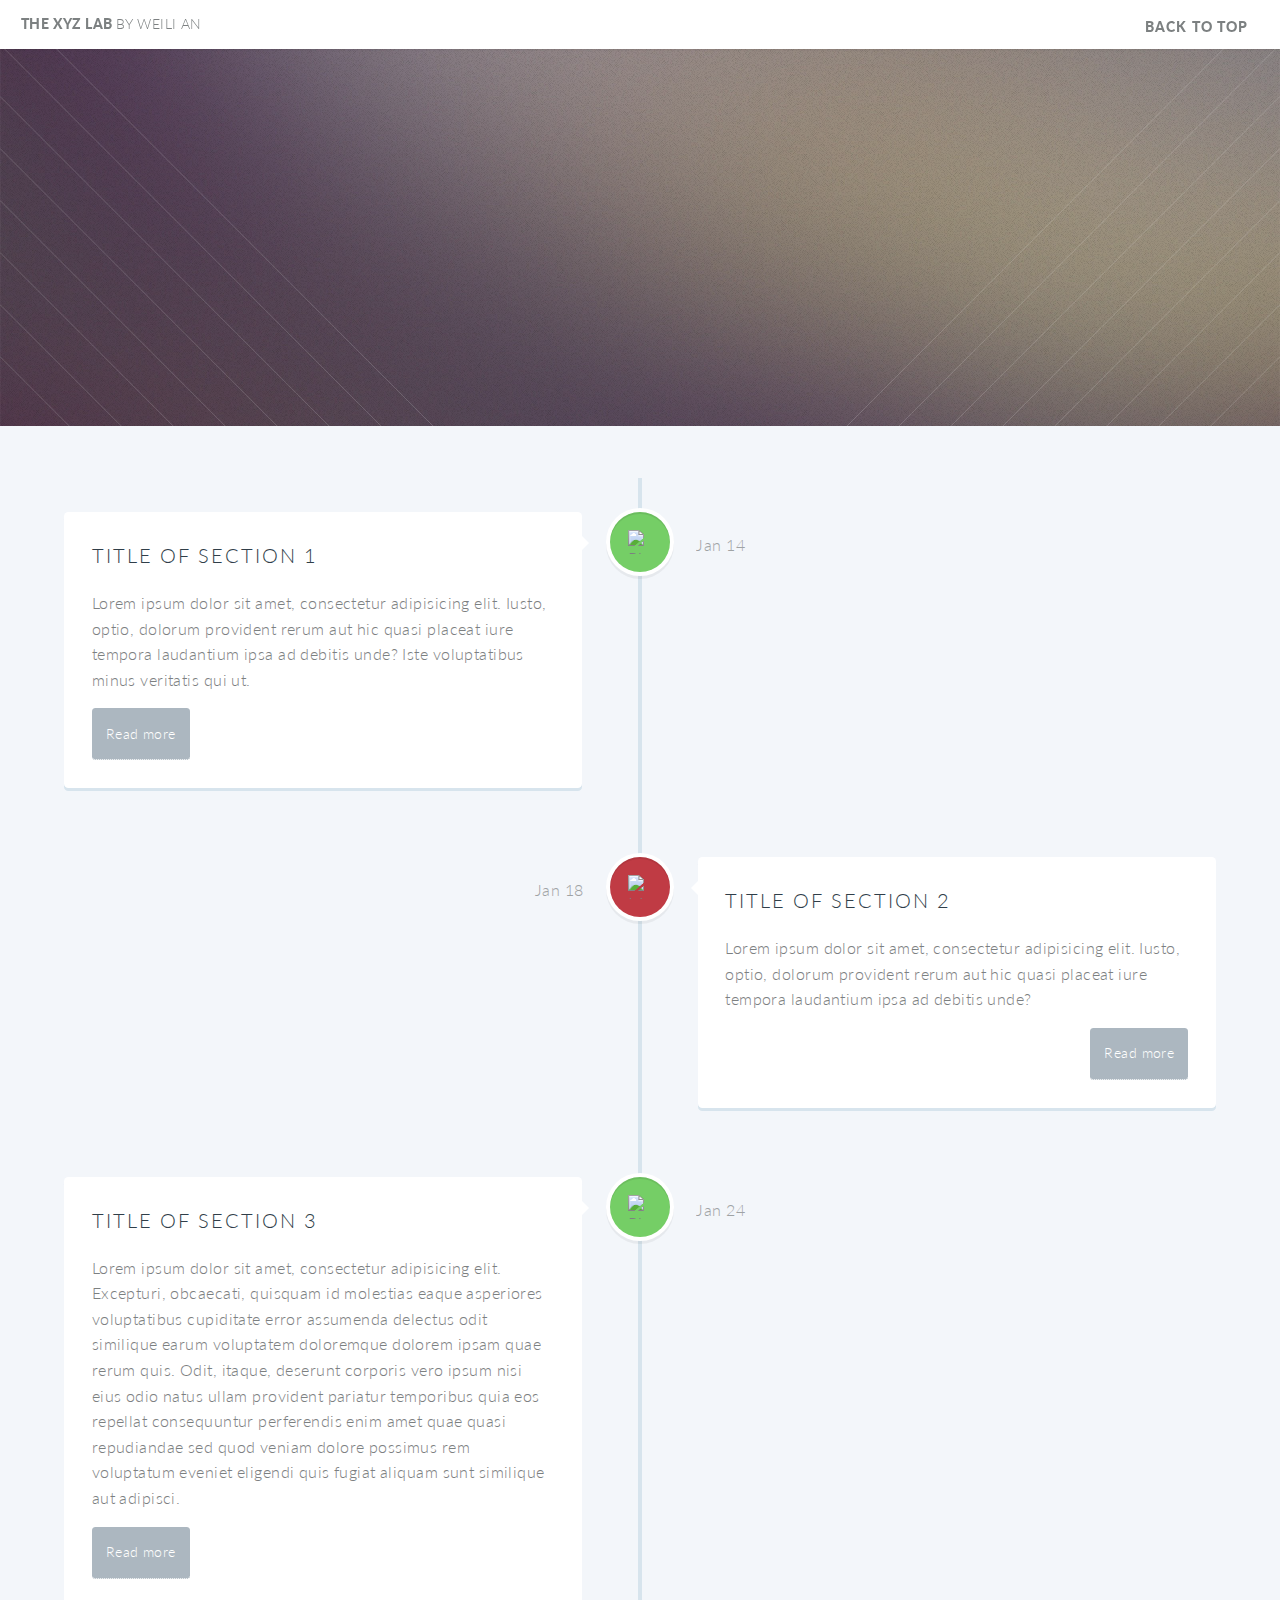
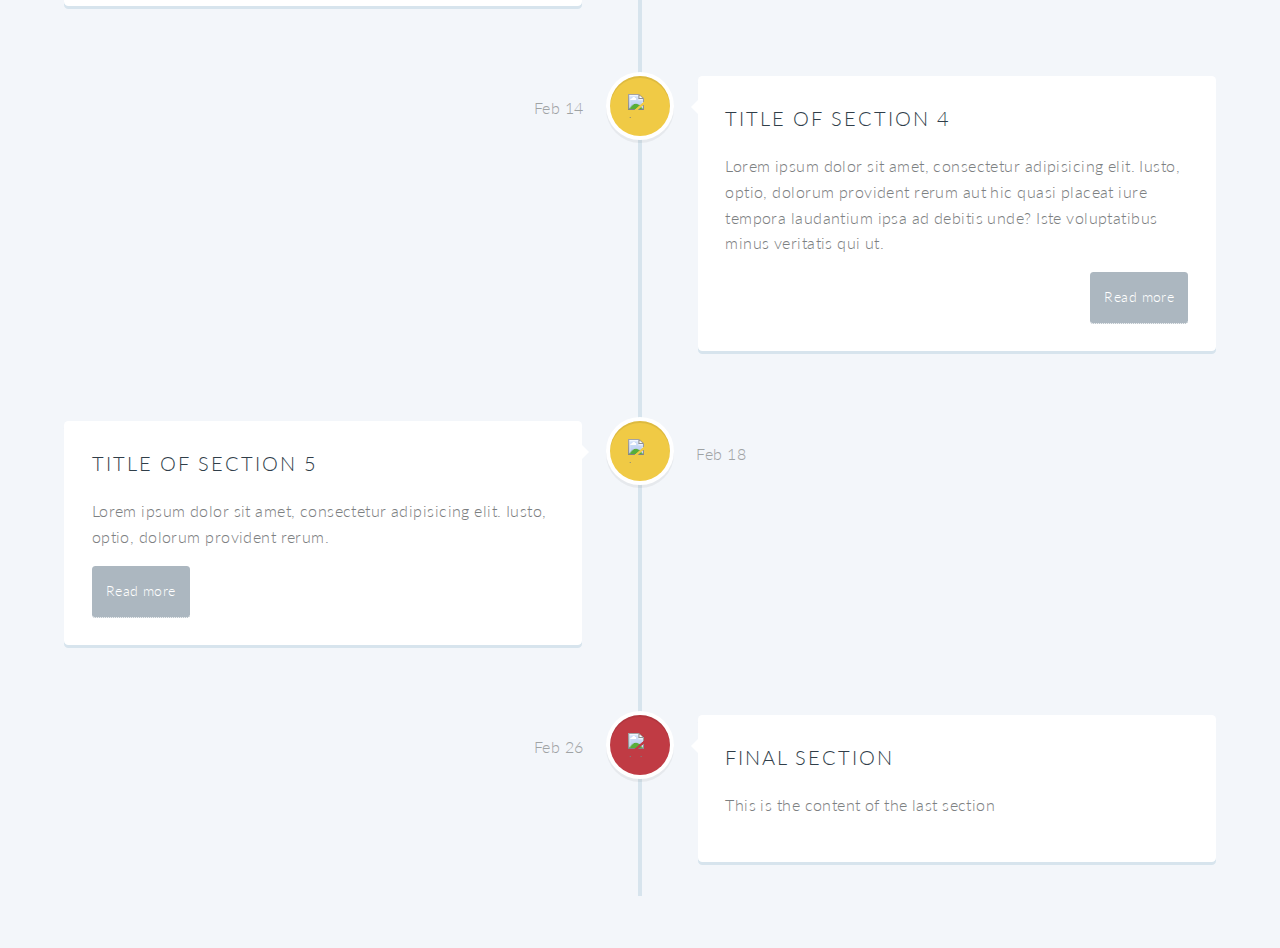
==== timeline/index.html @ c17558a8 "Restyling index.html" ====
<!doctype html>
<html lang="en" class="no-js">
<head>
	<meta charset="UTF-8">
	<meta name="viewport" content="width=device-width, initial-scale=1">

	<link href='http://fonts.googleapis.com/css?family=Droid+Serif|Open+Sans:400,700' rel='stylesheet' type='text/css'>

	<link rel="stylesheet" href="css/reset.css"> <!-- CSS reset -->
	<link rel="stylesheet" href="css/style.css"> <!-- Resource style -->
    <link rel="stylesheet" href="../assets/css/main.css">
	<script src="js/modernizr.js"></script> <!-- Modernizr -->
  	
	<title>My Timeline</title>
</head>
<body>
    <header id="header">
					<h1 id="logo"><a href="../index.html">The XYZ Lab <span>by Weili An</span></a></h1>
					<nav id="nav">
                        <ul>
                        <li class="current"><a href="index.html">Back to TOP</a></li>
                        </ul>
        </nav>
    </header>
        <section id="banner">
            <div class="inner">
                <header>
		<h2>Weili An's Timeline 2013-2017</h2>
            </header>
            </div>
        </section>
    

	<section id="cd-timeline" class="cd-container">
		<div class="cd-timeline-block">
			<div class="cd-timeline-img cd-picture">
				<img src="img/cd-icon-picture.svg" alt="Picture">
			</div> <!-- cd-timeline-img -->

			<div class="cd-timeline-content">
				<h2>Title of section 1</h2>
				<p>Lorem ipsum dolor sit amet, consectetur adipisicing elit. Iusto, optio, dolorum provident rerum aut hic quasi placeat iure tempora laudantium ipsa ad debitis unde? Iste voluptatibus minus veritatis qui ut.</p>
				<a href="#0" class="cd-read-more">Read more</a>
				<span class="cd-date">Jan 14</span>
			</div> <!-- cd-timeline-content -->
		</div> <!-- cd-timeline-block -->

		<div class="cd-timeline-block">
			<div class="cd-timeline-img cd-movie">
				<img src="img/cd-icon-movie.svg" alt="Movie">
			</div> <!-- cd-timeline-img -->

			<div class="cd-timeline-content">
				<h2>Title of section 2</h2>
				<p>Lorem ipsum dolor sit amet, consectetur adipisicing elit. Iusto, optio, dolorum provident rerum aut hic quasi placeat iure tempora laudantium ipsa ad debitis unde?</p>
				<a href="#0" class="cd-read-more">Read more</a>
				<span class="cd-date">Jan 18</span>
			</div> <!-- cd-timeline-content -->
		</div> <!-- cd-timeline-block -->

		<div class="cd-timeline-block">
			<div class="cd-timeline-img cd-picture">
				<img src="img/cd-icon-picture.svg" alt="Picture">
			</div> <!-- cd-timeline-img -->

			<div class="cd-timeline-content">
				<h2>Title of section 3</h2>
				<p>Lorem ipsum dolor sit amet, consectetur adipisicing elit. Excepturi, obcaecati, quisquam id molestias eaque asperiores voluptatibus cupiditate error assumenda delectus odit similique earum voluptatem doloremque dolorem ipsam quae rerum quis. Odit, itaque, deserunt corporis vero ipsum nisi eius odio natus ullam provident pariatur temporibus quia eos repellat consequuntur perferendis enim amet quae quasi repudiandae sed quod veniam dolore possimus rem voluptatum eveniet eligendi quis fugiat aliquam sunt similique aut adipisci.</p>
				<a href="#0" class="cd-read-more">Read more</a>
				<span class="cd-date">Jan 24</span>
			</div> <!-- cd-timeline-content -->
		</div> <!-- cd-timeline-block -->

		<div class="cd-timeline-block">
			<div class="cd-timeline-img cd-location">
				<img src="img/cd-icon-location.svg" alt="Location">
			</div> <!-- cd-timeline-img -->

			<div class="cd-timeline-content">
				<h2>Title of section 4</h2>
				<p>Lorem ipsum dolor sit amet, consectetur adipisicing elit. Iusto, optio, dolorum provident rerum aut hic quasi placeat iure tempora laudantium ipsa ad debitis unde? Iste voluptatibus minus veritatis qui ut.</p>
				<a href="#0" class="cd-read-more">Read more</a>
				<span class="cd-date">Feb 14</span>
			</div> <!-- cd-timeline-content -->
		</div> <!-- cd-timeline-block -->

		<div class="cd-timeline-block">
			<div class="cd-timeline-img cd-location">
				<img src="img/cd-icon-location.svg" alt="Location">
			</div> <!-- cd-timeline-img -->

			<div class="cd-timeline-content">
				<h2>Title of section 5</h2>
				<p>Lorem ipsum dolor sit amet, consectetur adipisicing elit. Iusto, optio, dolorum provident rerum.</p>
				<a href="#0" class="cd-read-more">Read more</a>
				<span class="cd-date">Feb 18</span>
			</div> <!-- cd-timeline-content -->
		</div> <!-- cd-timeline-block -->

		<div class="cd-timeline-block">
			<div class="cd-timeline-img cd-movie">
				<img src="img/cd-icon-movie.svg" alt="Movie">
			</div> <!-- cd-timeline-img -->

			<div class="cd-timeline-content">
				<h2>Final Section</h2>
				<p>This is the content of the last section</p>
				<span class="cd-date">Feb 26</span>
			</div> <!-- cd-timeline-content -->
		</div> <!-- cd-timeline-block -->
	</section> <!-- cd-timeline -->
<script src="http://ajax.googleapis.com/ajax/libs/jquery/1.11.0/jquery.min.js"></script>
<script src="js/main.js"></script> <!-- Resource jQuery -->
</body>
</html>
---- timeline/css/style.css ----
/* -------------------------------- 

Primary style

-------------------------------- */
html * {
  -webkit-font-smoothing: antialiased;
  -moz-osx-font-smoothing: grayscale;
}

*, *:after, *:before {
  -webkit-box-sizing: border-box;
  -moz-box-sizing: border-box;
  box-sizing: border-box;
}

body {
  font-size: 100%;
  font-family: "Droid Serif", serif;
  color: #7f8c97;
  background-color: #e9f0f5;
}

a {
  color: #acb7c0;
  text-decoration: none;
  font-family: "Open Sans", sans-serif;
}

img {
  max-width: 100%;
}

h1, h2 {
  font-family: "Open Sans", sans-serif;
  font-weight: bold;
}

/* -------------------------------- 

Modules - reusable parts of our design

-------------------------------- */
.cd-container {
  /* this class is used to give a max-width to the element it is applied to, and center it horizontally when it reaches that max-width */
  width: 90%;
  max-width: 1170px;
  margin: 0 auto;
}
.cd-container::after {
  /* clearfix */
  content: '';
  display: table;
  clear: both;
}

/* -------------------------------- 

Main components 

-------------------------------- */
/*header {
  text-align: center;
  /*background: #303e49;*/
}*/
header section{
    background-image: url(../../images/banner.jpg)
}
/*header h1 {
  color: white;
  font-size: 18px;
  font-size: 1.125rem;
}*/
/*@media only screen and (min-width: 1170px) {
  header {
    height: 300px;
    line-height: 300px;
  }
  header h1 {
    font-size: 24px;
    font-size: 1.5rem;
  }
}*/

#cd-timeline {
  position: relative;
  padding: 2em 0;
  margin-top: 2em;
  margin-bottom: 2em;
}
#cd-timeline::before {
  /* this is the vertical line */
  content: '';
  position: absolute;
  top: 0;
  left: 18px;
  height: 100%;
  width: 4px;
  background: #d7e4ed;
}
@media only screen and (min-width: 1170px) {
  #cd-timeline {
    margin-top: 3em;
    margin-bottom: 3em;
  }
  #cd-timeline::before {
    left: 50%;
    margin-left: -2px;
  }
}

.cd-timeline-block {
  position: relative;
  margin: 2em 0;
}
.cd-timeline-block:after {
  content: "";
  display: table;
  clear: both;
}
.cd-timeline-block:first-child {
  margin-top: 0;
}
.cd-timeline-block:last-child {
  margin-bottom: 0;
}
@media only screen and (min-width: 1170px) {
  .cd-timeline-block {
    margin: 4em 0;
  }
  .cd-timeline-block:first-child {
    margin-top: 0;
  }
  .cd-timeline-block:last-child {
    margin-bottom: 0;
  }
}

.cd-timeline-img {
  position: absolute;
  top: 0;
  left: 0;
  width: 40px;
  height: 40px;
  border-radius: 50%;
  box-shadow: 0 0 0 4px white, inset 0 2px 0 rgba(0, 0, 0, 0.08), 0 3px 0 4px rgba(0, 0, 0, 0.05);
}
.cd-timeline-img img {
  display: block;
  width: 24px;
  height: 24px;
  position: relative;
  left: 50%;
  top: 50%;
  margin-left: -12px;
  margin-top: -12px;
}
.cd-timeline-img.cd-picture {
  background: #75ce66;
}
.cd-timeline-img.cd-movie {
  background: #c03b44;
}
.cd-timeline-img.cd-location {
  background: #f0ca45;
}
@media only screen and (min-width: 1170px) {
  .cd-timeline-img {
    width: 60px;
    height: 60px;
    left: 50%;
    margin-left: -30px;
    /* Force Hardware Acceleration in WebKit */
    -webkit-transform: translateZ(0);
    -webkit-backface-visibility: hidden;
  }
  .cssanimations .cd-timeline-img.is-hidden {
    visibility: hidden;
  }
  .cssanimations .cd-timeline-img.bounce-in {
    visibility: visible;
    -webkit-animation: cd-bounce-1 0.6s;
    -moz-animation: cd-bounce-1 0.6s;
    animation: cd-bounce-1 0.6s;
  }
}

@-webkit-keyframes cd-bounce-1 {
  0% {
    opacity: 0;
    -webkit-transform: scale(0.5);
  }

  60% {
    opacity: 1;
    -webkit-transform: scale(1.2);
  }

  100% {
    -webkit-transform: scale(1);
  }
}
@-moz-keyframes cd-bounce-1 {
  0% {
    opacity: 0;
    -moz-transform: scale(0.5);
  }

  60% {
    opacity: 1;
    -moz-transform: scale(1.2);
  }

  100% {
    -moz-transform: scale(1);
  }
}
@keyframes cd-bounce-1 {
  0% {
    opacity: 0;
    -webkit-transform: scale(0.5);
    -moz-transform: scale(0.5);
    -ms-transform: scale(0.5);
    -o-transform: scale(0.5);
    transform: scale(0.5);
  }

  60% {
    opacity: 1;
    -webkit-transform: scale(1.2);
    -moz-transform: scale(1.2);
    -ms-transform: scale(1.2);
    -o-transform: scale(1.2);
    transform: scale(1.2);
  }

  100% {
    -webkit-transform: scale(1);
    -moz-transform: scale(1);
    -ms-transform: scale(1);
    -o-transform: scale(1);
    transform: scale(1);
  }
}
.cd-timeline-content {
  position: relative;
  margin-left: 60px;
  background: white;
  border-radius: 0.25em;
  padding: 1em;
  box-shadow: 0 3px 0 #d7e4ed;
}
.cd-timeline-content:after {
  content: "";
  display: table;
  clear: both;
}
.cd-timeline-content h2 {
  color: #303e49;
}
.cd-timeline-content p, .cd-timeline-content .cd-read-more, .cd-timeline-content .cd-date {
  font-size: 13px;
  font-size: 0.8125rem;
}
.cd-timeline-content .cd-read-more, .cd-timeline-content .cd-date {
  display: inline-block;
}
.cd-timeline-content p {
  margin: 1em 0;
  line-height: 1.6;
}
.cd-timeline-content .cd-read-more {
  float: right;
  padding: .8em 1em;
  background: #acb7c0;
  color: white;
  border-radius: 0.25em;
}
.no-touch .cd-timeline-content .cd-read-more:hover {
  background-color: #bac4cb;
}
.cd-timeline-content .cd-date {
  float: left;
  padding: .8em 0;
  opacity: .7;
}
.cd-timeline-content::before {
  content: '';
  position: absolute;
  top: 16px;
  right: 100%;
  height: 0;
  width: 0;
  border: 7px solid transparent;
  border-right: 7px solid white;
}
@media only screen and (min-width: 768px) {
  .cd-timeline-content h2 {
    font-size: 20px;
    font-size: 1.25rem;
  }
  .cd-timeline-content p {
    font-size: 16px;
    font-size: 1rem;
  }
  .cd-timeline-content .cd-read-more, .cd-timeline-content .cd-date {
    font-size: 14px;
    font-size: 0.875rem;
  }
}
@media only screen and (min-width: 1170px) {
  .cd-timeline-content {
    margin-left: 0;
    padding: 1.6em;
    width: 45%;
  }
  .cd-timeline-content::before {
    top: 24px;
    left: 100%;
    border-color: transparent;
    border-left-color: white;
  }
  .cd-timeline-content .cd-read-more {
    float: left;
  }
  .cd-timeline-content .cd-date {
    position: absolute;
    width: 100%;
    left: 122%;
    top: 6px;
    font-size: 16px;
    font-size: 1rem;
  }
  .cd-timeline-block:nth-child(even) .cd-timeline-content {
    float: right;
  }
  .cd-timeline-block:nth-child(even) .cd-timeline-content::before {
    top: 24px;
    left: auto;
    right: 100%;
    border-color: transparent;
    border-right-color: white;
  }
  .cd-timeline-block:nth-child(even) .cd-timeline-content .cd-read-more {
    float: right;
  }
  .cd-timeline-block:nth-child(even) .cd-timeline-content .cd-date {
    left: auto;
    right: 122%;
    text-align: right;
  }
  .cssanimations .cd-timeline-content.is-hidden {
    visibility: hidden;
  }
  .cssanimations .cd-timeline-content.bounce-in {
    visibility: visible;
    -webkit-animation: cd-bounce-2 0.6s;
    -moz-animation: cd-bounce-2 0.6s;
    animation: cd-bounce-2 0.6s;
  }
}

@media only screen and (min-width: 1170px) {
  /* inverse bounce effect on even content blocks */
  .cssanimations .cd-timeline-block:nth-child(even) .cd-timeline-content.bounce-in {
    -webkit-animation: cd-bounce-2-inverse 0.6s;
    -moz-animation: cd-bounce-2-inverse 0.6s;
    animation: cd-bounce-2-inverse 0.6s;
  }
}
@-webkit-keyframes cd-bounce-2 {
  0% {
    opacity: 0;
    -webkit-transform: translateX(-100px);
  }

  60% {
    opacity: 1;
    -webkit-transform: translateX(20px);
  }

  100% {
    -webkit-transform: translateX(0);
  }
}
@-moz-keyframes cd-bounce-2 {
  0% {
    opacity: 0;
    -moz-transform: translateX(-100px);
  }

  60% {
    opacity: 1;
    -moz-transform: translateX(20px);
  }

  100% {
    -moz-transform: translateX(0);
  }
}
@keyframes cd-bounce-2 {
  0% {
    opacity: 0;
    -webkit-transform: translateX(-100px);
    -moz-transform: translateX(-100px);
    -ms-transform: translateX(-100px);
    -o-transform: translateX(-100px);
    transform: translateX(-100px);
  }

  60% {
    opacity: 1;
    -webkit-transform: translateX(20px);
    -moz-transform: translateX(20px);
    -ms-transform: translateX(20px);
    -o-transform: translateX(20px);
    transform: translateX(20px);
  }

  100% {
    -webkit-transform: translateX(0);
    -moz-transform: translateX(0);
    -ms-transform: translateX(0);
    -o-transform: translateX(0);
    transform: translateX(0);
  }
}
@-webkit-keyframes cd-bounce-2-inverse {
  0% {
    opacity: 0;
    -webkit-transform: translateX(100px);
  }

  60% {
    opacity: 1;
    -webkit-transform: translateX(-20px);
  }

  100% {
    -webkit-transform: translateX(0);
  }
}
@-moz-keyframes cd-bounce-2-inverse {
  0% {
    opacity: 0;
    -moz-transform: translateX(100px);
  }

  60% {
    opacity: 1;
    -moz-transform: translateX(-20px);
  }

  100% {
    -moz-transform: translateX(0);
  }
}
@keyframes cd-bounce-2-inverse {
  0% {
    opacity: 0;
    -webkit-transform: translateX(100px);
    -moz-transform: translateX(100px);
    -ms-transform: translateX(100px);
    -o-transform: translateX(100px);
    transform: translateX(100px);
  }

  60% {
    opacity: 1;
    -webkit-transform: translateX(-20px);
    -moz-transform: translateX(-20px);
    -ms-transform: translateX(-20px);
    -o-transform: translateX(-20px);
    transform: translateX(-20px);
  }

  100% {
    -webkit-transform: translateX(0);
    -moz-transform: translateX(0);
    -ms-transform: translateX(0);
    -o-transform: translateX(0);
    transform: translateX(0);
  }
}
---- assets/css/main.css ----
@import url("font-awesome.min.css");
@import url("https://fonts.googleapis.com/css?family=Lato:300,400,900");

/*
	Twenty by HTML5 UP
	html5up.net | @ajlkn
	Free for personal and commercial use under the CCA 3.0 license (html5up.net/license)
*/

/* Reset */

	html, body, div, span, applet, object, iframe, h1, h2, h3, h4, h5, h6, p, blockquote, pre, a, abbr, acronym, address, big, cite, code, del, dfn, em, img, ins, kbd, q, s, samp, small, strike, strong, sub, sup, tt, var, b, u, i, center, dl, dt, dd, ol, ul, li, fieldset, form, label, legend, table, caption, tbody, tfoot, thead, tr, th, td, article, aside, canvas, details, embed, figure, figcaption, footer, header, hgroup, menu, nav, output, ruby, section, summary, time, mark, audio, video {
		margin: 0;
		padding: 0;
		border: 0;
		font-size: 100%;
		font: inherit;
		vertical-align: baseline;
	}

	article, aside, details, figcaption, figure, footer, header, hgroup, menu, nav, section {
		display: block;
	}

	body {
		line-height: 1;
	}

	ol, ul {
		list-style: none;
	}

	blockquote, q {
		quotes: none;
	}

	blockquote:before, blockquote:after, q:before, q:after {
		content: '';
		content: none;
	}

	table {
		border-collapse: collapse;
		border-spacing: 0;
	}

	body {
		-webkit-text-size-adjust: none;
	}

/* Box Model */

	*, *:before, *:after {
		-moz-box-sizing: border-box;
		-webkit-box-sizing: border-box;
		box-sizing: border-box;
	}

/* Containers */

	.container {
		margin-left: auto;
		margin-right: auto;
	}

	.container.\31 25\25 {
		width: 100%;
		max-width: 1750px;
		min-width: 1400px;
	}

	.container.\37 5\25 {
		width: 1050px;
	}

	.container.\35 0\25 {
		width: 700px;
	}

	.container.\32 5\25 {
		width: 350px;
	}

	.container {
		width: 1400px;
	}

	@media screen and (max-width: 1680px) {

		.container.\31 25\25 {
			width: 100%;
			max-width: 1500px;
			min-width: 1200px;
		}

		.container.\37 5\25 {
			width: 900px;
		}

		.container.\35 0\25 {
			width: 600px;
		}

		.container.\32 5\25 {
			width: 300px;
		}

		.container {
			width: 1200px;
		}

	}

	@media screen and (max-width: 1280px) {

		.container.\31 25\25 {
			width: 100%;
			max-width: 1200px;
			min-width: 960px;
		}

		.container.\37 5\25 {
			width: 720px;
		}

		.container.\35 0\25 {
			width: 480px;
		}

		.container.\32 5\25 {
			width: 240px;
		}

		.container {
			width: 960px;
		}

	}

	@media screen and (max-width: 980px) {

		.container.\31 25\25 {
			width: 100%;
			max-width: 118.75%;
			min-width: 95%;
		}

		.container.\37 5\25 {
			width: 71.25%;
		}

		.container.\35 0\25 {
			width: 47.5%;
		}

		.container.\32 5\25 {
			width: 23.75%;
		}

		.container {
			width: 95%;
		}

	}

	@media screen and (max-width: 840px) {

		.container.\31 25\25 {
			width: 100%;
			max-width: 118.75%;
			min-width: 95%;
		}

		.container.\37 5\25 {
			width: 71.25%;
		}

		.container.\35 0\25 {
			width: 47.5%;
		}

		.container.\32 5\25 {
			width: 23.75%;
		}

		.container {
			width: 95% !important;
		}

	}

	@media screen and (max-width: 736px) {

		.container.\31 25\25 {
			width: 100%;
			max-width: 125%;
			min-width: 100%;
		}

		.container.\37 5\25 {
			width: 75%;
		}

		.container.\35 0\25 {
			width: 50%;
		}

		.container.\32 5\25 {
			width: 25%;
		}

		.container {
			width: 100% !important;
		}

	}

/* Grid */

	.row {
		border-bottom: solid 1px transparent;
		-moz-box-sizing: border-box;
		-webkit-box-sizing: border-box;
		box-sizing: border-box;
	}

	.row > * {
		float: left;
		-moz-box-sizing: border-box;
		-webkit-box-sizing: border-box;
		box-sizing: border-box;
	}

	.row:after, .row:before {
		content: '';
		display: block;
		clear: both;
		height: 0;
	}

	.row.uniform > * > :first-child {
		margin-top: 0;
	}

	.row.uniform > * > :last-child {
		margin-bottom: 0;
	}

	.row.\30 \25 > * {
		padding: 0px 0 0 0px;
	}

	.row.\30 \25 {
		margin: 0px 0 -1px 0px;
	}

	.row.uniform.\30 \25 > * {
		padding: 0px 0 0 0px;
	}

	.row.uniform.\30 \25 {
		margin: 0px 0 -1px 0px;
	}

	.row > * {
		padding: 50px 0 0 50px;
	}

	.row {
		margin: -50px 0 -1px -50px;
	}

	.row.uniform > * {
		padding: 50px 0 0 50px;
	}

	.row.uniform {
		margin: -50px 0 -1px -50px;
	}

	.row.\32 00\25 > * {
		padding: 100px 0 0 100px;
	}

	.row.\32 00\25 {
		margin: -100px 0 -1px -100px;
	}

	.row.uniform.\32 00\25 > * {
		padding: 100px 0 0 100px;
	}

	.row.uniform.\32 00\25 {
		margin: -100px 0 -1px -100px;
	}

	.row.\31 50\25 > * {
		padding: 75px 0 0 75px;
	}

	.row.\31 50\25 {
		margin: -75px 0 -1px -75px;
	}

	.row.uniform.\31 50\25 > * {
		padding: 75px 0 0 75px;
	}

	.row.uniform.\31 50\25 {
		margin: -75px 0 -1px -75px;
	}

	.row.\35 0\25 > * {
		padding: 25px 0 0 25px;
	}

	.row.\35 0\25 {
		margin: -25px 0 -1px -25px;
	}

	.row.uniform.\35 0\25 > * {
		padding: 25px 0 0 25px;
	}

	.row.uniform.\35 0\25 {
		margin: -25px 0 -1px -25px;
	}

	.row.\32 5\25 > * {
		padding: 12.5px 0 0 12.5px;
	}

	.row.\32 5\25 {
		margin: -12.5px 0 -1px -12.5px;
	}

	.row.uniform.\32 5\25 > * {
		padding: 12.5px 0 0 12.5px;
	}

	.row.uniform.\32 5\25 {
		margin: -12.5px 0 -1px -12.5px;
	}

	.\31 2u, .\31 2u\24 {
		width: 100%;
		clear: none;
		margin-left: 0;
	}

	.\31 1u, .\31 1u\24 {
		width: 91.6666666667%;
		clear: none;
		margin-left: 0;
	}

	.\31 0u, .\31 0u\24 {
		width: 83.3333333333%;
		clear: none;
		margin-left: 0;
	}

	.\39 u, .\39 u\24 {
		width: 75%;
		clear: none;
		margin-left: 0;
	}

	.\38 u, .\38 u\24 {
		width: 66.6666666667%;
		clear: none;
		margin-left: 0;
	}

	.\37 u, .\37 u\24 {
		width: 58.3333333333%;
		clear: none;
		margin-left: 0;
	}

	.\36 u, .\36 u\24 {
		width: 50%;
		clear: none;
		margin-left: 0;
	}

	.\35 u, .\35 u\24 {
		width: 41.6666666667%;
		clear: none;
		margin-left: 0;
	}

	.\34 u, .\34 u\24 {
		width: 33.3333333333%;
		clear: none;
		margin-left: 0;
	}

	.\33 u, .\33 u\24 {
		width: 25%;
		clear: none;
		margin-left: 0;
	}

	.\32 u, .\32 u\24 {
		width: 16.6666666667%;
		clear: none;
		margin-left: 0;
	}

	.\31 u, .\31 u\24 {
		width: 8.3333333333%;
		clear: none;
		margin-left: 0;
	}

	.\31 2u\24 + *,
	.\31 1u\24 + *,
	.\31 0u\24 + *,
	.\39 u\24 + *,
	.\38 u\24 + *,
	.\37 u\24 + *,
	.\36 u\24 + *,
	.\35 u\24 + *,
	.\34 u\24 + *,
	.\33 u\24 + *,
	.\32 u\24 + *,
	.\31 u\24 + * {
		clear: left;
	}

	.\-11u {
		margin-left: 91.66667%;
	}

	.\-10u {
		margin-left: 83.33333%;
	}

	.\-9u {
		margin-left: 75%;
	}

	.\-8u {
		margin-left: 66.66667%;
	}

	.\-7u {
		margin-left: 58.33333%;
	}

	.\-6u {
		margin-left: 50%;
	}

	.\-5u {
		margin-left: 41.66667%;
	}

	.\-4u {
		margin-left: 33.33333%;
	}

	.\-3u {
		margin-left: 25%;
	}

	.\-2u {
		margin-left: 16.66667%;
	}

	.\-1u {
		margin-left: 8.33333%;
	}

	@media screen and (max-width: 1680px) {

		.row > * {
			padding: 40px 0 0 40px;
		}

		.row {
			margin: -40px 0 -1px -40px;
		}

		.row.uniform > * {
			padding: 40px 0 0 40px;
		}

		.row.uniform {
			margin: -40px 0 -1px -40px;
		}

		.row.\32 00\25 > * {
			padding: 80px 0 0 80px;
		}

		.row.\32 00\25 {
			margin: -80px 0 -1px -80px;
		}

		.row.uniform.\32 00\25 > * {
			padding: 80px 0 0 80px;
		}

		.row.uniform.\32 00\25 {
			margin: -80px 0 -1px -80px;
		}

		.row.\31 50\25 > * {
			padding: 60px 0 0 60px;
		}

		.row.\31 50\25 {
			margin: -60px 0 -1px -60px;
		}

		.row.uniform.\31 50\25 > * {
			padding: 60px 0 0 60px;
		}

		.row.uniform.\31 50\25 {
			margin: -60px 0 -1px -60px;
		}

		.row.\35 0\25 > * {
			padding: 20px 0 0 20px;
		}

		.row.\35 0\25 {
			margin: -20px 0 -1px -20px;
		}

		.row.uniform.\35 0\25 > * {
			padding: 20px 0 0 20px;
		}

		.row.uniform.\35 0\25 {
			margin: -20px 0 -1px -20px;
		}

		.row.\32 5\25 > * {
			padding: 10px 0 0 10px;
		}

		.row.\32 5\25 {
			margin: -10px 0 -1px -10px;
		}

		.row.uniform.\32 5\25 > * {
			padding: 10px 0 0 10px;
		}

		.row.uniform.\32 5\25 {
			margin: -10px 0 -1px -10px;
		}

		.\31 2u\28wide\29, .\31 2u\24\28wide\29 {
			width: 100%;
			clear: none;
			margin-left: 0;
		}

		.\31 1u\28wide\29, .\31 1u\24\28wide\29 {
			width: 91.6666666667%;
			clear: none;
			margin-left: 0;
		}

		.\31 0u\28wide\29, .\31 0u\24\28wide\29 {
			width: 83.3333333333%;
			clear: none;
			margin-left: 0;
		}

		.\39 u\28wide\29, .\39 u\24\28wide\29 {
			width: 75%;
			clear: none;
			margin-left: 0;
		}

		.\38 u\28wide\29, .\38 u\24\28wide\29 {
			width: 66.6666666667%;
			clear: none;
			margin-left: 0;
		}

		.\37 u\28wide\29, .\37 u\24\28wide\29 {
			width: 58.3333333333%;
			clear: none;
			margin-left: 0;
		}

		.\36 u\28wide\29, .\36 u\24\28wide\29 {
			width: 50%;
			clear: none;
			margin-left: 0;
		}

		.\35 u\28wide\29, .\35 u\24\28wide\29 {
			width: 41.6666666667%;
			clear: none;
			margin-left: 0;
		}

		.\34 u\28wide\29, .\34 u\24\28wide\29 {
			width: 33.3333333333%;
			clear: none;
			margin-left: 0;
		}

		.\33 u\28wide\29, .\33 u\24\28wide\29 {
			width: 25%;
			clear: none;
			margin-left: 0;
		}

		.\32 u\28wide\29, .\32 u\24\28wide\29 {
			width: 16.6666666667%;
			clear: none;
			margin-left: 0;
		}

		.\31 u\28wide\29, .\31 u\24\28wide\29 {
			width: 8.3333333333%;
			clear: none;
			margin-left: 0;
		}

		.\31 2u\24\28wide\29 + *,
		.\31 1u\24\28wide\29 + *,
		.\31 0u\24\28wide\29 + *,
		.\39 u\24\28wide\29 + *,
		.\38 u\24\28wide\29 + *,
		.\37 u\24\28wide\29 + *,
		.\36 u\24\28wide\29 + *,
		.\35 u\24\28wide\29 + *,
		.\34 u\24\28wide\29 + *,
		.\33 u\24\28wide\29 + *,
		.\32 u\24\28wide\29 + *,
		.\31 u\24\28wide\29 + * {
			clear: left;
		}

		.\-11u\28wide\29 {
			margin-left: 91.66667%;
		}

		.\-10u\28wide\29 {
			margin-left: 83.33333%;
		}

		.\-9u\28wide\29 {
			margin-left: 75%;
		}

		.\-8u\28wide\29 {
			margin-left: 66.66667%;
		}

		.\-7u\28wide\29 {
			margin-left: 58.33333%;
		}

		.\-6u\28wide\29 {
			margin-left: 50%;
		}

		.\-5u\28wide\29 {
			margin-left: 41.66667%;
		}

		.\-4u\28wide\29 {
			margin-left: 33.33333%;
		}

		.\-3u\28wide\29 {
			margin-left: 25%;
		}

		.\-2u\28wide\29 {
			margin-left: 16.66667%;
		}

		.\-1u\28wide\29 {
			margin-left: 8.33333%;
		}

	}

	@media screen and (max-width: 1280px) {

		.row > * {
			padding: 40px 0 0 40px;
		}

		.row {
			margin: -40px 0 -1px -40px;
		}

		.row.uniform > * {
			padding: 40px 0 0 40px;
		}

		.row.uniform {
			margin: -40px 0 -1px -40px;
		}

		.row.\32 00\25 > * {
			padding: 80px 0 0 80px;
		}

		.row.\32 00\25 {
			margin: -80px 0 -1px -80px;
		}

		.row.uniform.\32 00\25 > * {
			padding: 80px 0 0 80px;
		}

		.row.uniform.\32 00\25 {
			margin: -80px 0 -1px -80px;
		}

		.row.\31 50\25 > * {
			padding: 60px 0 0 60px;
		}

		.row.\31 50\25 {
			margin: -60px 0 -1px -60px;
		}

		.row.uniform.\31 50\25 > * {
			padding: 60px 0 0 60px;
		}

		.row.uniform.\31 50\25 {
			margin: -60px 0 -1px -60px;
		}

		.row.\35 0\25 > * {
			padding: 20px 0 0 20px;
		}

		.row.\35 0\25 {
			margin: -20px 0 -1px -20px;
		}

		.row.uniform.\35 0\25 > * {
			padding: 20px 0 0 20px;
		}

		.row.uniform.\35 0\25 {
			margin: -20px 0 -1px -20px;
		}

		.row.\32 5\25 > * {
			padding: 10px 0 0 10px;
		}

		.row.\32 5\25 {
			margin: -10px 0 -1px -10px;
		}

		.row.uniform.\32 5\25 > * {
			padding: 10px 0 0 10px;
		}

		.row.uniform.\32 5\25 {
			margin: -10px 0 -1px -10px;
		}

		.\31 2u\28normal\29, .\31 2u\24\28normal\29 {
			width: 100%;
			clear: none;
			margin-left: 0;
		}

		.\31 1u\28normal\29, .\31 1u\24\28normal\29 {
			width: 91.6666666667%;
			clear: none;
			margin-left: 0;
		}

		.\31 0u\28normal\29, .\31 0u\24\28normal\29 {
			width: 83.3333333333%;
			clear: none;
			margin-left: 0;
		}

		.\39 u\28normal\29, .\39 u\24\28normal\29 {
			width: 75%;
			clear: none;
			margin-left: 0;
		}

		.\38 u\28normal\29, .\38 u\24\28normal\29 {
			width: 66.6666666667%;
			clear: none;
			margin-left: 0;
		}

		.\37 u\28normal\29, .\37 u\24\28normal\29 {
			width: 58.3333333333%;
			clear: none;
			margin-left: 0;
		}

		.\36 u\28normal\29, .\36 u\24\28normal\29 {
			width: 50%;
			clear: none;
			margin-left: 0;
		}

		.\35 u\28normal\29, .\35 u\24\28normal\29 {
			width: 41.6666666667%;
			clear: none;
			margin-left: 0;
		}

		.\34 u\28normal\29, .\34 u\24\28normal\29 {
			width: 33.3333333333%;
			clear: none;
			margin-left: 0;
		}

		.\33 u\28normal\29, .\33 u\24\28normal\29 {
			width: 25%;
			clear: none;
			margin-left: 0;
		}

		.\32 u\28normal\29, .\32 u\24\28normal\29 {
			width: 16.6666666667%;
			clear: none;
			margin-left: 0;
		}

		.\31 u\28normal\29, .\31 u\24\28normal\29 {
			width: 8.3333333333%;
			clear: none;
			margin-left: 0;
		}

		.\31 2u\24\28normal\29 + *,
		.\31 1u\24\28normal\29 + *,
		.\31 0u\24\28normal\29 + *,
		.\39 u\24\28normal\29 + *,
		.\38 u\24\28normal\29 + *,
		.\37 u\24\28normal\29 + *,
		.\36 u\24\28normal\29 + *,
		.\35 u\24\28normal\29 + *,
		.\34 u\24\28normal\29 + *,
		.\33 u\24\28normal\29 + *,
		.\32 u\24\28normal\29 + *,
		.\31 u\24\28normal\29 + * {
			clear: left;
		}

		.\-11u\28normal\29 {
			margin-left: 91.66667%;
		}

		.\-10u\28normal\29 {
			margin-left: 83.33333%;
		}

		.\-9u\28normal\29 {
			margin-left: 75%;
		}

		.\-8u\28normal\29 {
			margin-left: 66.66667%;
		}

		.\-7u\28normal\29 {
			margin-left: 58.33333%;
		}

		.\-6u\28normal\29 {
			margin-left: 50%;
		}

		.\-5u\28normal\29 {
			margin-left: 41.66667%;
		}

		.\-4u\28normal\29 {
			margin-left: 33.33333%;
		}

		.\-3u\28normal\29 {
			margin-left: 25%;
		}

		.\-2u\28normal\29 {
			margin-left: 16.66667%;
		}

		.\-1u\28normal\29 {
			margin-left: 8.33333%;
		}

	}

	@media screen and (max-width: 980px) {

		.row > * {
			padding: 30px 0 0 30px;
		}

		.row {
			margin: -30px 0 -1px -30px;
		}

		.row.uniform > * {
			padding: 30px 0 0 30px;
		}

		.row.uniform {
			margin: -30px 0 -1px -30px;
		}

		.row.\32 00\25 > * {
			padding: 60px 0 0 60px;
		}

		.row.\32 00\25 {
			margin: -60px 0 -1px -60px;
		}

		.row.uniform.\32 00\25 > * {
			padding: 60px 0 0 60px;
		}

		.row.uniform.\32 00\25 {
			margin: -60px 0 -1px -60px;
		}

		.row.\31 50\25 > * {
			padding: 45px 0 0 45px;
		}

		.row.\31 50\25 {
			margin: -45px 0 -1px -45px;
		}

		.row.uniform.\31 50\25 > * {
			padding: 45px 0 0 45px;
		}

		.row.uniform.\31 50\25 {
			margin: -45px 0 -1px -45px;
		}

		.row.\35 0\25 > * {
			padding: 15px 0 0 15px;
		}

		.row.\35 0\25 {
			margin: -15px 0 -1px -15px;
		}

		.row.uniform.\35 0\25 > * {
			padding: 15px 0 0 15px;
		}

		.row.uniform.\35 0\25 {
			margin: -15px 0 -1px -15px;
		}

		.row.\32 5\25 > * {
			padding: 7.5px 0 0 7.5px;
		}

		.row.\32 5\25 {
			margin: -7.5px 0 -1px -7.5px;
		}

		.row.uniform.\32 5\25 > * {
			padding: 7.5px 0 0 7.5px;
		}

		.row.uniform.\32 5\25 {
			margin: -7.5px 0 -1px -7.5px;
		}

		.\31 2u\28narrow\29, .\31 2u\24\28narrow\29 {
			width: 100%;
			clear: none;
			margin-left: 0;
		}

		.\31 1u\28narrow\29, .\31 1u\24\28narrow\29 {
			width: 91.6666666667%;
			clear: none;
			margin-left: 0;
		}

		.\31 0u\28narrow\29, .\31 0u\24\28narrow\29 {
			width: 83.3333333333%;
			clear: none;
			margin-left: 0;
		}

		.\39 u\28narrow\29, .\39 u\24\28narrow\29 {
			width: 75%;
			clear: none;
			margin-left: 0;
		}

		.\38 u\28narrow\29, .\38 u\24\28narrow\29 {
			width: 66.6666666667%;
			clear: none;
			margin-left: 0;
		}

		.\37 u\28narrow\29, .\37 u\24\28narrow\29 {
			width: 58.3333333333%;
			clear: none;
			margin-left: 0;
		}

		.\36 u\28narrow\29, .\36 u\24\28narrow\29 {
			width: 50%;
			clear: none;
			margin-left: 0;
		}

		.\35 u\28narrow\29, .\35 u\24\28narrow\29 {
			width: 41.6666666667%;
			clear: none;
			margin-left: 0;
		}

		.\34 u\28narrow\29, .\34 u\24\28narrow\29 {
			width: 33.3333333333%;
			clear: none;
			margin-left: 0;
		}

		.\33 u\28narrow\29, .\33 u\24\28narrow\29 {
			width: 25%;
			clear: none;
			margin-left: 0;
		}

		.\32 u\28narrow\29, .\32 u\24\28narrow\29 {
			width: 16.6666666667%;
			clear: none;
			margin-left: 0;
		}

		.\31 u\28narrow\29, .\31 u\24\28narrow\29 {
			width: 8.3333333333%;
			clear: none;
			margin-left: 0;
		}

		.\31 2u\24\28narrow\29 + *,
		.\31 1u\24\28narrow\29 + *,
		.\31 0u\24\28narrow\29 + *,
		.\39 u\24\28narrow\29 + *,
		.\38 u\24\28narrow\29 + *,
		.\37 u\24\28narrow\29 + *,
		.\36 u\24\28narrow\29 + *,
		.\35 u\24\28narrow\29 + *,
		.\34 u\24\28narrow\29 + *,
		.\33 u\24\28narrow\29 + *,
		.\32 u\24\28narrow\29 + *,
		.\31 u\24\28narrow\29 + * {
			clear: left;
		}

		.\-11u\28narrow\29 {
			margin-left: 91.66667%;
		}

		.\-10u\28narrow\29 {
			margin-left: 83.33333%;
		}

		.\-9u\28narrow\29 {
			margin-left: 75%;
		}

		.\-8u\28narrow\29 {
			margin-left: 66.66667%;
		}

		.\-7u\28narrow\29 {
			margin-left: 58.33333%;
		}

		.\-6u\28narrow\29 {
			margin-left: 50%;
		}

		.\-5u\28narrow\29 {
			margin-left: 41.66667%;
		}

		.\-4u\28narrow\29 {
			margin-left: 33.33333%;
		}

		.\-3u\28narrow\29 {
			margin-left: 25%;
		}

		.\-2u\28narrow\29 {
			margin-left: 16.66667%;
		}

		.\-1u\28narrow\29 {
			margin-left: 8.33333%;
		}

	}

	@media screen and (max-width: 840px) {

		.row > * {
			padding: 30px 0 0 30px;
		}

		.row {
			margin: -30px 0 -1px -30px;
		}

		.row.uniform > * {
			padding: 30px 0 0 30px;
		}

		.row.uniform {
			margin: -30px 0 -1px -30px;
		}

		.row.\32 00\25 > * {
			padding: 60px 0 0 60px;
		}

		.row.\32 00\25 {
			margin: -60px 0 -1px -60px;
		}

		.row.uniform.\32 00\25 > * {
			padding: 60px 0 0 60px;
		}

		.row.uniform.\32 00\25 {
			margin: -60px 0 -1px -60px;
		}

		.row.\31 50\25 > * {
			padding: 45px 0 0 45px;
		}

		.row.\31 50\25 {
			margin: -45px 0 -1px -45px;
		}

		.row.uniform.\31 50\25 > * {
			padding: 45px 0 0 45px;
		}

		.row.uniform.\31 50\25 {
			margin: -45px 0 -1px -45px;
		}

		.row.\35 0\25 > * {
			padding: 15px 0 0 15px;
		}

		.row.\35 0\25 {
			margin: -15px 0 -1px -15px;
		}

		.row.uniform.\35 0\25 > * {
			padding: 15px 0 0 15px;
		}

		.row.uniform.\35 0\25 {
			margin: -15px 0 -1px -15px;
		}

		.row.\32 5\25 > * {
			padding: 7.5px 0 0 7.5px;
		}

		.row.\32 5\25 {
			margin: -7.5px 0 -1px -7.5px;
		}

		.row.uniform.\32 5\25 > * {
			padding: 7.5px 0 0 7.5px;
		}

		.row.uniform.\32 5\25 {
			margin: -7.5px 0 -1px -7.5px;
		}

		.\31 2u\28narrower\29, .\31 2u\24\28narrower\29 {
			width: 100%;
			clear: none;
			margin-left: 0;
		}

		.\31 1u\28narrower\29, .\31 1u\24\28narrower\29 {
			width: 91.6666666667%;
			clear: none;
			margin-left: 0;
		}

		.\31 0u\28narrower\29, .\31 0u\24\28narrower\29 {
			width: 83.3333333333%;
			clear: none;
			margin-left: 0;
		}

		.\39 u\28narrower\29, .\39 u\24\28narrower\29 {
			width: 75%;
			clear: none;
			margin-left: 0;
		}

		.\38 u\28narrower\29, .\38 u\24\28narrower\29 {
			width: 66.6666666667%;
			clear: none;
			margin-left: 0;
		}

		.\37 u\28narrower\29, .\37 u\24\28narrower\29 {
			width: 58.3333333333%;
			clear: none;
			margin-left: 0;
		}

		.\36 u\28narrower\29, .\36 u\24\28narrower\29 {
			width: 50%;
			clear: none;
			margin-left: 0;
		}

		.\35 u\28narrower\29, .\35 u\24\28narrower\29 {
			width: 41.6666666667%;
			clear: none;
			margin-left: 0;
		}

		.\34 u\28narrower\29, .\34 u\24\28narrower\29 {
			width: 33.3333333333%;
			clear: none;
			margin-left: 0;
		}

		.\33 u\28narrower\29, .\33 u\24\28narrower\29 {
			width: 25%;
			clear: none;
			margin-left: 0;
		}

		.\32 u\28narrower\29, .\32 u\24\28narrower\29 {
			width: 16.6666666667%;
			clear: none;
			margin-left: 0;
		}

		.\31 u\28narrower\29, .\31 u\24\28narrower\29 {
			width: 8.3333333333%;
			clear: none;
			margin-left: 0;
		}

		.\31 2u\24\28narrower\29 + *,
		.\31 1u\24\28narrower\29 + *,
		.\31 0u\24\28narrower\29 + *,
		.\39 u\24\28narrower\29 + *,
		.\38 u\24\28narrower\29 + *,
		.\37 u\24\28narrower\29 + *,
		.\36 u\24\28narrower\29 + *,
		.\35 u\24\28narrower\29 + *,
		.\34 u\24\28narrower\29 + *,
		.\33 u\24\28narrower\29 + *,
		.\32 u\24\28narrower\29 + *,
		.\31 u\24\28narrower\29 + * {
			clear: left;
		}

		.\-11u\28narrower\29 {
			margin-left: 91.66667%;
		}

		.\-10u\28narrower\29 {
			margin-left: 83.33333%;
		}

		.\-9u\28narrower\29 {
			margin-left: 75%;
		}

		.\-8u\28narrower\29 {
			margin-left: 66.66667%;
		}

		.\-7u\28narrower\29 {
			margin-left: 58.33333%;
		}

		.\-6u\28narrower\29 {
			margin-left: 50%;
		}

		.\-5u\28narrower\29 {
			margin-left: 41.66667%;
		}

		.\-4u\28narrower\29 {
			margin-left: 33.33333%;
		}

		.\-3u\28narrower\29 {
			margin-left: 25%;
		}

		.\-2u\28narrower\29 {
			margin-left: 16.66667%;
		}

		.\-1u\28narrower\29 {
			margin-left: 8.33333%;
		}

	}

	@media screen and (max-width: 736px) {

		.row > * {
			padding: 30px 0 0 30px;
		}

		.row {
			margin: -30px 0 -1px -30px;
		}

		.row.uniform > * {
			padding: 30px 0 0 30px;
		}

		.row.uniform {
			margin: -30px 0 -1px -30px;
		}

		.row.\32 00\25 > * {
			padding: 60px 0 0 60px;
		}

		.row.\32 00\25 {
			margin: -60px 0 -1px -60px;
		}

		.row.uniform.\32 00\25 > * {
			padding: 60px 0 0 60px;
		}

		.row.uniform.\32 00\25 {
			margin: -60px 0 -1px -60px;
		}

		.row.\31 50\25 > * {
			padding: 45px 0 0 45px;
		}

		.row.\31 50\25 {
			margin: -45px 0 -1px -45px;
		}

		.row.uniform.\31 50\25 > * {
			padding: 45px 0 0 45px;
		}

		.row.uniform.\31 50\25 {
			margin: -45px 0 -1px -45px;
		}

		.row.\35 0\25 > * {
			padding: 15px 0 0 15px;
		}

		.row.\35 0\25 {
			margin: -15px 0 -1px -15px;
		}

		.row.uniform.\35 0\25 > * {
			padding: 15px 0 0 15px;
		}

		.row.uniform.\35 0\25 {
			margin: -15px 0 -1px -15px;
		}

		.row.\32 5\25 > * {
			padding: 7.5px 0 0 7.5px;
		}

		.row.\32 5\25 {
			margin: -7.5px 0 -1px -7.5px;
		}

		.row.uniform.\32 5\25 > * {
			padding: 7.5px 0 0 7.5px;
		}

		.row.uniform.\32 5\25 {
			margin: -7.5px 0 -1px -7.5px;
		}

		.\31 2u\28mobile\29, .\31 2u\24\28mobile\29 {
			width: 100%;
			clear: none;
			margin-left: 0;
		}

		.\31 1u\28mobile\29, .\31 1u\24\28mobile\29 {
			width: 91.6666666667%;
			clear: none;
			margin-left: 0;
		}

		.\31 0u\28mobile\29, .\31 0u\24\28mobile\29 {
			width: 83.3333333333%;
			clear: none;
			margin-left: 0;
		}

		.\39 u\28mobile\29, .\39 u\24\28mobile\29 {
			width: 75%;
			clear: none;
			margin-left: 0;
		}

		.\38 u\28mobile\29, .\38 u\24\28mobile\29 {
			width: 66.6666666667%;
			clear: none;
			margin-left: 0;
		}

		.\37 u\28mobile\29, .\37 u\24\28mobile\29 {
			width: 58.3333333333%;
			clear: none;
			margin-left: 0;
		}

		.\36 u\28mobile\29, .\36 u\24\28mobile\29 {
			width: 50%;
			clear: none;
			margin-left: 0;
		}

		.\35 u\28mobile\29, .\35 u\24\28mobile\29 {
			width: 41.6666666667%;
			clear: none;
			margin-left: 0;
		}

		.\34 u\28mobile\29, .\34 u\24\28mobile\29 {
			width: 33.3333333333%;
			clear: none;
			margin-left: 0;
		}

		.\33 u\28mobile\29, .\33 u\24\28mobile\29 {
			width: 25%;
			clear: none;
			margin-left: 0;
		}

		.\32 u\28mobile\29, .\32 u\24\28mobile\29 {
			width: 16.6666666667%;
			clear: none;
			margin-left: 0;
		}

		.\31 u\28mobile\29, .\31 u\24\28mobile\29 {
			width: 8.3333333333%;
			clear: none;
			margin-left: 0;
		}

		.\31 2u\24\28mobile\29 + *,
		.\31 1u\24\28mobile\29 + *,
		.\31 0u\24\28mobile\29 + *,
		.\39 u\24\28mobile\29 + *,
		.\38 u\24\28mobile\29 + *,
		.\37 u\24\28mobile\29 + *,
		.\36 u\24\28mobile\29 + *,
		.\35 u\24\28mobile\29 + *,
		.\34 u\24\28mobile\29 + *,
		.\33 u\24\28mobile\29 + *,
		.\32 u\24\28mobile\29 + *,
		.\31 u\24\28mobile\29 + * {
			clear: left;
		}

		.\-11u\28mobile\29 {
			margin-left: 91.66667%;
		}

		.\-10u\28mobile\29 {
			margin-left: 83.33333%;
		}

		.\-9u\28mobile\29 {
			margin-left: 75%;
		}

		.\-8u\28mobile\29 {
			margin-left: 66.66667%;
		}

		.\-7u\28mobile\29 {
			margin-left: 58.33333%;
		}

		.\-6u\28mobile\29 {
			margin-left: 50%;
		}

		.\-5u\28mobile\29 {
			margin-left: 41.66667%;
		}

		.\-4u\28mobile\29 {
			margin-left: 33.33333%;
		}

		.\-3u\28mobile\29 {
			margin-left: 25%;
		}

		.\-2u\28mobile\29 {
			margin-left: 16.66667%;
		}

		.\-1u\28mobile\29 {
			margin-left: 8.33333%;
		}

	}

/* Basic */

	body {
		background: #f3f6fa;
	}

		body.is-loading *, body.is-loading *:before, body.is-loading *:after {
			-moz-animation: none !important;
			-webkit-animation: none !important;
			-ms-animation: none !important;
			animation: none !important;
			-moz-transition: none !important;
			-webkit-transition: none !important;
			-ms-transition: none !important;
			transition: none !important;
		}

	body, input, select, textarea {
		color: #7c8081;
		font-family: 'Lato', sans-serif;
		font-size: 15pt;
		font-weight: 300;
		letter-spacing: 0.025em;
		line-height: 1.75em;
	}

	a {
		-moz-transition: color 0.2s ease-in-out, border-color 0.2s ease-in-out, background-color 0.2s ease-in-out;
		-webkit-transition: color 0.2s ease-in-out, border-color 0.2s ease-in-out, background-color 0.2s ease-in-out;
		-ms-transition: color 0.2s ease-in-out, border-color 0.2s ease-in-out, background-color 0.2s ease-in-out;
		transition: color 0.2s ease-in-out, border-color 0.2s ease-in-out, background-color 0.2s ease-in-out;
		color: #3fb1a3;
		text-decoration: none;
		border-bottom: dotted 1px;
	}

		a:hover {
			border-bottom-color: transparent;
		}

	strong, b {
		font-weight: 400;
	}

	p, ul, ol, dl, table, blockquote {
		margin: 0 0 2em 0;
	}

	h1, h2, h3, h4, h5, h6 {
		color: inherit;
		font-weight: 300;
		line-height: 1.75em;
		margin-bottom: 1em;
		text-transform: uppercase;
	}

		h1 a, h2 a, h3 a, h4 a, h5 a, h6 a {
			color: inherit;
			text-decoration: none;
			border: 0;
		}

	h2 {
		font-size: 1.5em;
		letter-spacing: 0.1em;
	}

	h3 {
		font-size: 1.15em;
		letter-spacing: 0.025em;
	}

	sub {
		font-size: 0.8em;
		position: relative;
		top: 0.5em;
	}

	sup {
		font-size: 0.8em;
		position: relative;
		top: -0.5em;
	}

	hr {
		border-top: solid 1px rgba(124, 128, 129, 0.2);
		border: 0;
		margin-bottom: 1.5em;
	}

	blockquote {
		border-left: solid 0.5em rgba(124, 128, 129, 0.2);
		font-style: italic;
		padding: 1em 0 1em 2em;
	}

/* Section/Article */

	section.special, article.special {
		text-align: center;
	}

	header.major {
		padding-bottom: 2em;
	}

	header.special {
		margin-bottom: 5em;
		padding-top: 7em;
		position: relative;
		text-align: center;
	}

		header.special:before, header.special:after {
			border-bottom: solid 1.5px;
			border-top: solid 1.5px;
			content: '';
			height: 7px;
			opacity: 0.1;
			position: absolute;
			top: 1.75em;
			width: 43%;
		}

		header.special:before {
			left: 0;
		}

		header.special:after {
			right: 0;
		}

		header.special h2 {
			margin-bottom: 0;
		}

		header.special h2 + p {
			margin-bottom: 0;
			padding-top: 1.5em;
		}

		header.special .icon {
			cursor: default;
			height: 7em;
			left: 0;
			position: absolute;
			text-align: center;
			top: 1em;
			width: 100%;
		}

			header.special .icon:before {
				font-size: 3.5em;
				opacity: 0.35;
			}

	footer > :last-child {
		margin-bottom: 0;
	}

	footer.major {
		padding-top: 3em;
	}

/* Form */

	input[type="text"],
	input[type="password"],
	input[type="email"],
	textarea {
		-moz-transition: background-color 0.2s ease-in-out, border-color 0.2s ease-in-out;
		-webkit-transition: background-color 0.2s ease-in-out, border-color 0.2s ease-in-out;
		-ms-transition: background-color 0.2s ease-in-out, border-color 0.2s ease-in-out;
		transition: background-color 0.2s ease-in-out, border-color 0.2s ease-in-out;
		-moz-appearance: none;
		-webkit-appearance: none;
		-ms-appearance: none;
		appearance: none;
		background: none;
		border: solid 1px rgba(124, 128, 129, 0.2);
		color: inherit;
		display: block;
		padding: 0.75em;
		text-decoration: none;
		width: 100%;
		outline: 0;
	}

		input[type="text"]:focus,
		input[type="password"]:focus,
		input[type="email"]:focus,
		textarea:focus {
			border-color: #83d3c9;
		}

	input[type="text"],
	input[type="password"],
	input[type="email"] {
		line-height: 1em;
	}

	::-webkit-input-placeholder {
		color: inherit;
		opacity: 0.5;
		position: relative;
		top: 3px;
	}

	:-moz-placeholder {
		color: inherit;
		opacity: 0.5;
	}

	::-moz-placeholder {
		color: inherit;
		opacity: 0.5;
	}

	:-ms-input-placeholder {
		color: inherit;
		opacity: 0.5;
	}

	.formerize-placeholder {
		color: rgba(124, 128, 129, 0.5) !important;
	}

/* Image */

	.image {
		border: 0;
		position: relative;
	}

		.image:before {
			background: url("images/overlay.png");
			content: '';
			height: 100%;
			left: 0;
			position: absolute;
			top: 0;
			width: 100%;
		}

		.image.fit {
			display: block;
		}

			.image.fit img {
				display: block;
				width: 100%;
			}

		.image.featured {
			display: block;
			margin: 0 0 2em 0;
		}

			.image.featured img {
				display: block;
				width: 100%;
			}

/* Icon */

	.icon {
		text-decoration: none;
		position: relative;
	}

		.icon:before {
			-moz-osx-font-smoothing: grayscale;
			-webkit-font-smoothing: antialiased;
			font-family: FontAwesome;
			font-style: normal;
			font-weight: normal;
			text-transform: none !important;
		}

		.icon.circle {
			-moz-transition: all 0.2s ease-in-out;
			-webkit-transition: all 0.2s ease-in-out;
			-ms-transition: all 0.2s ease-in-out;
			transition: all 0.2s ease-in-out;
			border: 0;
			border-radius: 100%;
			display: inline-block;
			font-size: 1.25em;
			height: 2.25em;
			left: 0;
			line-height: 2.25em;
			text-align: center;
			text-decoration: none;
			top: 0;
			width: 2.25em;
		}

			.icon.circle:hover {
				top: -0.2em;
			}

			.icon.circle.fa-twitter {
				background: #70aecd;
				color: #fff;
			}

				.icon.circle.fa-twitter:hover {
					background: #7fb7d2;
				}

			.icon.circle.fa-facebook {
				background: #7490c3;
				color: #fff;
			}

				.icon.circle.fa-facebook:hover {
					background: #829bc9;
				}

			.icon.circle.fa-google-plus {
				background: #db6b67;
				color: #fff;
			}

				.icon.circle.fa-google-plus:hover {
					background: #df7b77;
				}

			.icon.circle.fa-github {
				background: #dcad8b;
				color: #fff;
			}

				.icon.circle.fa-github:hover {
					background: #e1b89b;
				}

			.icon.circle.fa-dribbble {
				background: #da83ae;
				color: #fff;
			}

				.icon.circle.fa-dribbble:hover {
					background: #df93b8;
				}

		.icon.featured {
			cursor: default;
			display: block;
			margin: 0 0 1.5em 0;
			opacity: 0.35;
			text-align: center;
		}

			.icon.featured:before {
				font-size: 5em;
				line-height: 1em;
			}

		.icon > .label {
			display: none;
		}

/* List */

	ol.default {
		list-style: decimal;
		padding-left: 1.25em;
	}

		ol.default li {
			padding-left: 0.25em;
		}

	ul.default {
		list-style: disc;
		padding-left: 1em;
	}

		ul.default li {
			padding-left: 0.5em;
		}

	ul.icons {
		cursor: default;
	}

		ul.icons li {
			display: inline-block;
			line-height: 1em;
			padding-left: 0.5em;
		}

			ul.icons li:first-child {
				padding-left: 0;
			}

	ul.featured-icons {
		cursor: default;
		margin: -0.75em 0 0 0;
		opacity: 0.35;
		overflow: hidden;
		position: relative;
	}

		ul.featured-icons li {
			display: block;
			float: left;
			text-align: center;
			width: 50%;
		}

			ul.featured-icons li .icon {
				display: inline-block;
				font-size: 6.25em;
				height: 1.25em;
				line-height: 1.25em;
				width: 1em;
			}

	ul.buttons {
		cursor: default;
	}

		ul.buttons:last-child {
			margin-bottom: 0;
		}

		ul.buttons li {
			display: inline-block;
			padding: 0 0 0 1.5em;
		}

			ul.buttons li:first-child {
				padding: 0;
			}

		ul.buttons.vertical li {
			display: block;
			padding: 1.5em 0 0 0;
		}

			ul.buttons.vertical li:first-child {
				padding: 0;
			}

/* Table */

	table {
		width: 100%;
	}

		table.default {
			width: 100%;
		}

			table.default tbody tr {
				border-bottom: solid 1px rgba(124, 128, 129, 0.2);
			}

			table.default td {
				padding: 0.5em 1em 0.5em 1em;
			}

			table.default th {
				font-weight: 400;
				padding: 0.5em 1em 0.5em 1em;
				text-align: left;
			}

			table.default thead {
				background: #7c8081;
				color: #fff;
			}

/* Button */

	input[type="button"],
	input[type="submit"],
	input[type="reset"],
	.button {
		-moz-appearance: none;
		-webkit-appearance: none;
		-ms-appearance: none;
		appearance: none;
		-moz-transition: color 0.2s ease-in-out, border-color 0.2s ease-in-out, background-color 0.2s ease-in-out;
		-webkit-transition: color 0.2s ease-in-out, border-color 0.2s ease-in-out, background-color 0.2s ease-in-out;
		-ms-transition: color 0.2s ease-in-out, border-color 0.2s ease-in-out, background-color 0.2s ease-in-out;
		transition: color 0.2s ease-in-out, border-color 0.2s ease-in-out, background-color 0.2s ease-in-out;
		background: none;
		border: solid 1px;
		color: inherit;
		cursor: pointer;
		display: inline-block;
		font-size: 0.8em;
		font-weight: 900;
		letter-spacing: 2px;
		min-width: 18em;
		padding: 0 0.75em;
		line-height: 3.75em;
		text-align: center;
		text-decoration: none;
		text-transform: uppercase;
	}

		input[type="button"]:hover,
		input[type="submit"]:hover,
		input[type="reset"]:hover,
		.button:hover {
			background: rgba(188, 202, 206, 0.15);
			border-color: inherit;
		}

		input[type="button"].special,
		input[type="submit"].special,
		input[type="reset"].special,
		.button.special {
			background: #83d3c9;
			border-color: #83d3c9;
			color: #fff !important;
		}

			input[type="button"].special:hover,
			input[type="submit"].special:hover,
			input[type="reset"].special:hover,
			.button.special:hover {
				background: #96dad1 !important;
				border-color: #96dad1 !important;
			}

		input[type="button"].fit,
		input[type="submit"].fit,
		input[type="reset"].fit,
		.button.fit {
			width: 100%;
		}

		input[type="button"].small,
		input[type="submit"].small,
		input[type="reset"].small,
		.button.small {
			font-size: 0.7em;
			min-width: 14em;
			padding: 0.5em 0;
		}

/* Wrapper */

	.wrapper {
		margin-bottom: 5em;
		padding: 5em;
	}

		.wrapper.style1 {
			padding: 0;
		}

		.wrapper.style2 {
			background-color: #83d3c9;
			background-image: url("images/light-bl.svg"), url("images/light-br.svg");
			background-position: bottom left, bottom right;
			background-repeat: no-repeat, no-repeat;
			background-size: 25em, 25em;
			color: #fff;
		}

			.wrapper.style2 .button:hover {
				background: rgba(255, 255, 255, 0.15) !important;
			}

			.wrapper.style2 .button.special {
				background: #fff;
				border-color: #fff;
				color: #83d3c9 !important;
			}

				.wrapper.style2 .button.special:hover {
					border-color: inherit !important;
					color: #fff !important;
				}

		.wrapper.style3 {
			background: #fff;
			color: inherit;
		}

		.wrapper.style4 {
			background: #fff;
			color: inherit;
			padding: 4em;
		}

/* Header */

	@-moz-keyframes reveal-header {
		0% {
			top: -5em;
		}

		100% {
			top: 0;
		}
	}

	@-webkit-keyframes reveal-header {
		0% {
			top: -5em;
		}

		100% {
			top: 0;
		}
	}

	@-ms-keyframes reveal-header {
		0% {
			top: -5em;
		}

		100% {
			top: 0;
		}
	}

	@keyframes reveal-header {
		0% {
			top: -5em;
		}

		100% {
			top: 0;
		}
	}

	#header {
		background: #fff;
		box-shadow: 0 1px 2px 0 rgba(0, 0, 0, 0.075);
		color: inherit;
		cursor: default;
		font-size: 0.8em;
		left: 0;
		padding: 1em 1.5em;
		position: fixed;
		top: 0;
		width: 100%;
		z-index: 10000;
	}

		#header h1 {
			font-weight: 900;
			margin: 0;
		}

			#header h1 span {
				font-weight: 300;
			}

		#header nav {
			letter-spacing: 0.075em;
			position: absolute;
			right: 1.5em;
			text-transform: uppercase;
			top: 0.75em;
		}

			#header nav ul li {
				display: inline-block;
				margin-left: 1.5em;
			}

				#header nav ul li > ul {
					display: none;
				}

				#header nav ul li a {
					border: solid 1px transparent;
					color: inherit;
					display: inline-block;
					line-height: 1em;
					padding: 0.6em 0.75em;
					text-decoration: none;
				}

				#header nav ul li input[type="button"],
				#header nav ul li input[type="submit"],
				#header nav ul li input[type="reset"],
				#header nav ul li .button {
					font-size: 1em;
					min-width: 0;
					width: auto;
				}

				#header nav ul li.submenu > a {
					text-decoration: none;
				}

					#header nav ul li.submenu > a:before {
						-moz-osx-font-smoothing: grayscale;
						-webkit-font-smoothing: antialiased;
						font-family: FontAwesome;
						font-style: normal;
						font-weight: normal;
						text-transform: none !important;
					}

					#header nav ul li.submenu > a:before {
						content: '\f107';
						margin-right: 0.65em;
					}

				#header nav ul li.active > a, #header nav ul li:hover > a {
					-moz-transition: all 0.2s ease-in-out;
					-webkit-transition: all 0.2s ease-in-out;
					-ms-transition: all 0.2s ease-in-out;
					transition: all 0.2s ease-in-out;
					background: rgba(188, 202, 206, 0.15);
				}

				#header nav ul li.current > a {
					font-weight: 900;
				}

		#header.reveal {
			-moz-animation: reveal-header 0.5s;
			-webkit-animation: reveal-header 0.5s;
			-ms-animation: reveal-header 0.5s;
			animation: reveal-header 0.5s;
		}

		#header.alt {
			-moz-animation: none;
			-webkit-animation: none;
			-ms-animation: none;
			animation: none;
			background: transparent;
			box-shadow: none;
			color: #fff;
			padding: 2em 2.5em;
			position: absolute;
		}

			#header.alt nav {
				right: 2.5em;
				top: 1.75em;
			}

				#header.alt nav ul li.active > a, #header.alt nav ul li:hover > a {
					border: solid 1px;
				}

/* Dropotron */

	.dropotron {
		background: #fff;
		box-shadow: 0 1px 2px 0 rgba(0, 0, 0, 0.075);
		line-height: 2.25em;
		min-width: 13em;
		padding: 1em 0;
		text-transform: uppercase;
		margin-top: calc(-1em + 1px);
	}

		.dropotron.level-0 {
			font-size: 0.7em;
			font-weight: 400;
			margin-top: 1.5em;
		}

			.dropotron.level-0:before {
				border-bottom: solid 0.5em #fff;
				border-left: solid 0.5em transparent;
				border-right: solid 0.5em transparent;
				content: '';
				left: 0.75em;
				position: absolute;
				top: -0.45em;
			}

		.dropotron > li {
			border-top: solid 1px rgba(124, 128, 129, 0.2);
		}

			.dropotron > li > a {
				-moz-transition: none;
				-webkit-transition: none;
				-ms-transition: none;
				transition: none;
				color: inherit;
				text-decoration: none;
				padding: 0 1em;
				border: 0;
			}

			.dropotron > li:hover > a {
				background: #83d3c9;
				color: #fff;
			}

			.dropotron > li:first-child {
				border-top: 0;
			}

/* Banner */

	@-moz-keyframes reveal-banner {
		0% {
			opacity: 0;
		}

		100% {
			opacity: 1;
		}
	}

	@-webkit-keyframes reveal-banner {
		0% {
			opacity: 0;
		}

		100% {
			opacity: 1;
		}
	}

	@-ms-keyframes reveal-banner {
		0% {
			opacity: 0;
		}

		100% {
			opacity: 1;
		}
	}

	@keyframes reveal-banner {
		0% {
			opacity: 0;
		}

		100% {
			opacity: 1;
		}
	}

	#banner {
		background-attachment: scroll, scroll, scroll, fixed;
		background-color: #645862;
		background-image: url("images/light-bl.svg"), url("images/light-br.svg"), url("images/overlay.png"), url("../../images/banner.jpg");
		background-position: bottom left, bottom right, top left, top center;
		background-repeat: no-repeat, no-repeat, repeat, no-repeat;
		background-size: 25em, 25em, auto, cover;
		color: #fff;
		cursor: default;
		padding: 6em 0;
		text-align: center;
	}

		#banner .inner {
			-moz-animation: reveal-banner 1s 0.25s ease-in-out;
			-webkit-animation: reveal-banner 1s 0.25s ease-in-out;
			-ms-animation: reveal-banner 1s 0.25s ease-in-out;
			animation: reveal-banner 1s 0.25s ease-in-out;
			-moz-animation-fill-mode: forwards;
			-webkit-animation-fill-mode: forwards;
			-ms-animation-fill-mode: forwards;
			animation-fill-mode: forwards;
			background: rgba(52, 27, 43, 0.5);
			color: #fff;
			display: inline-block;
			opacity: 0;
			padding: 3em;
			text-align: center;
		}

			#banner .inner header {
				display: inline-block;
				border-bottom: solid 2px;
				border-top: solid 2px;
				margin: 0 0 2em 0;
				padding: 3px 0 3px 0;
			}

				#banner .inner header h2 {
					border-bottom: solid 2px;
					border-top: solid 2px;
					font-size: 2.5em;
					font-weight: 900;
					letter-spacing: 0.2em;
					margin: 0;
					padding-left: 0.05em;
					position: relative;
					text-transform: uppercase;
				}

			#banner .inner p {
				letter-spacing: 0.1em;
				margin: 0;
				text-transform: uppercase;
			}

				#banner .inner p a {
					color: inherit;
					font-weight: 400;
					text-decoration: none;
				}

			#banner .inner footer {
				margin: 2em 0 0 0;
			}

/* Main */

	#main {
		background-image: url("images/dark-tl.svg"), url("images/dark-tr.svg"), url("images/dark-bl.svg"), url("images/dark-br.svg");
		background-position: top left, top right, bottom left, bottom right;
		background-repeat: no-repeat;
		background-size: 25em;
		padding: 7em 0;
	}

		#main > :last-child {
			margin-bottom: 0;
		}

		#main .sidebar section {
			border-top: solid 1px rgba(124, 128, 129, 0.2);
			margin: 3em 0 0 0;
			padding: 3em 0 0 0;
		}

			#main .sidebar section:first-child {
				border-top: 0;
				padding-top: 0;
				margin-top: 0;
			}

	body.index #main {
		padding-top: 5em;
	}

/* CTA */

	#cta {
		background-attachment: scroll, scroll, scroll, fixed;
		background-color: #645862;
		background-image: url("images/light-tl.svg"), url("images/light-tr.svg"), url("images/overlay.png"), url("../../images/banner.jpg");
		background-position: top left, top right, top left, bottom center;
		background-repeat: no-repeat, no-repeat, repeat, no-repeat;
		background-size: 25em, 25em, auto, cover;
		color: #fff;
		padding: 5em;
		text-align: center;
	}

		#cta header {
			margin-bottom: 2em;
		}

/* Footer */

	#footer {
		background: #E8EEF4;
		color: #7c8081;
		padding: 5em 5em 10em 5em;
		text-align: center;
	}

		#footer .copyright {
			font-size: 0.8em;
			line-height: 1em;
		}

			#footer .copyright a {
				color: inherit;
			}

			#footer .copyright li {
				display: inline-block;
				margin-left: 1em;
				padding-left: 1em;
				border-left: dotted 1px;
			}

				#footer .copyright li:first-child {
					margin: 0;
					padding: 0;
					border: 0;
				}

/* Wide */

	@media screen and (max-width: 1680px) {

		/* Basic */

			body, input, select, textarea {
				font-size: 14pt;
			}

		/* Section/Article */

			header.special {
				padding-top: 5.5em;
				margin-bottom: 4em;
			}

	}

/* Normal */

	@media screen and (max-width: 1280px) {

		/* Basic */

			body, input, select, textarea {
				font-size: 13pt;
				letter-spacing: 0.025em;
				line-height: 1.65em;
			}

			h1, h2, h3, h4, h5, h6 {
				line-height: 1.5em;
			}

		/* Section/Article */

			header.major {
				padding-bottom: 1.5em;
			}

			footer.major {
				padding-top: 2em;
			}

		/* Wrapper */

			.wrapper {
				margin-bottom: 4em;
				padding: 4em 3em;
			}

				.wrapper.style4 {
					padding: 3em;
				}

		/* Header */

			#header nav ul li {
				margin-left: 1em;
			}

		/* Banner */

			#banner {
				background-attachment: scroll;
			}

		/* CTA */

			#cta {
				padding: 4em;
				background-attachment: scroll;
			}

		/* Footer */

			#footer {
				padding: 4em;
			}

	}

/* Narrow */

	@media screen and (max-width: 980px) {

		/* Basic */

			body, input, select, textarea {
				font-size: 13pt;
				letter-spacing: 0.025em;
				line-height: 1.5em;
			}

		/* Section/Article */

			header br {
				display: none;
			}

			header.major {
				padding-bottom: 1em;
			}

			header.special {
				padding-left: 2.5em;
				padding-right: 2.5em;
			}

			footer.major {
				padding-top: 1.5em;
			}

		/* Wrapper */

			.wrapper {
				margin-bottom: 3em;
				padding: 3em 2.5em;
			}

				.wrapper.special br {
					display: none;
				}

				.wrapper.style1 {
					padding: 0 2.5em;
				}

				.wrapper.style2 {
					background-size: 15em;
				}

				.wrapper.style4 {
					padding: 2.5em;
				}

		/* Banner */

			#banner {
				background-size: 15em, 15em, auto, cover;
			}

		/* Main */

			#main {
				background-size: 15em;
			}

		/* CTA */

			#cta {
				background-size: 15em, 15em, auto, cover;
				padding: 3em;
			}

	}

/* Narrower */

	#navPanel, #navButton {
		display: none;
	}

	@media screen and (max-width: 840px) {

		/* Basic */

			html, body {
				overflow-x: hidden;
			}

			header.major {
				padding-bottom: 0.25em;
			}

			header.special {
				margin-bottom: 4em;
				padding-top: 5em;
			}

				header.special:before, header.special:after {
					width: 40%;
				}

				header.special h2 + p {
					padding-top: 1.25em;
				}

		/* Section/Article */

			section {
				margin: 1em 0 1em 0;
			}

				section:first-child {
					margin-top: 0;
				}

		/* Button */

			input[type="button"].small,
			input[type="submit"].small,
			input[type="reset"].small,
			.button.small {
				font-size: 0.8em;
				min-width: 18em;
				padding: 0.75em 0;
			}

		/* List */

			ul.featured-icons {
				margin: 0;
			}

				ul.featured-icons li {
					display: inline-block;
					float: none;
					width: auto;
				}

					ul.featured-icons li .icon {
						font-size: 4em;
						width: 1.25em;
					}

			ul.buttons li {
				display: block;
				padding: 1em 0 0 0;
			}

		/* Header */

			#header {
				display: none;
			}

		/* Banner */

			#banner {
				margin: 0;
			}

		/* Wrapper */

			.wrapper.special-alt {
				text-align: center;
			}

			.wrapper.style4 {
				padding-bottom: 3em;
			}

		/* Main */

			#main {
				padding: 5em 0;
			}

				#main .sidebar {
					border-top: solid 1px rgba(124, 128, 129, 0.1);
					padding-top: 3em;
				}

					#main .sidebar section {
						border-top: 0;
						padding-top: 0;
					}

			body.index #main {
				padding-top: 4.5em;
			}

		/* CTA */

			#cta {
				margin: 0;
			}

		/* Footer */

			#footer {
				padding: 4em 1.5em;
			}

		/* Off-Canvas Navigation */

			#page-wrapper {
				-moz-backface-visibility: hidden;
				-webkit-backface-visibility: hidden;
				-ms-backface-visibility: hidden;
				backface-visibility: hidden;
				-moz-transition: -moz-transform 0.5s ease;
				-webkit-transition: -webkit-transform 0.5s ease;
				-ms-transition: -ms-transform 0.5s ease;
				transition: transform 0.5s ease;
				padding-bottom: 1px;
			}

			#navButton {
				-moz-backface-visibility: hidden;
				-webkit-backface-visibility: hidden;
				-ms-backface-visibility: hidden;
				backface-visibility: hidden;
				-moz-transition: -moz-transform 0.5s ease;
				-webkit-transition: -webkit-transform 0.5s ease;
				-ms-transition: -ms-transform 0.5s ease;
				transition: transform 0.5s ease;
				display: block;
				height: 60px;
				left: 0;
				position: fixed;
				top: 0;
				width: 100%;
				z-index: 10001;
			}

				#navButton .toggle {
					text-decoration: none;
					height: 60px;
					left: 0;
					position: absolute;
					text-align: center;
					top: 0;
					width: 100%;
					border: 0;
					outline: 0;
				}

					#navButton .toggle:before {
						-moz-osx-font-smoothing: grayscale;
						-webkit-font-smoothing: antialiased;
						font-family: FontAwesome;
						font-style: normal;
						font-weight: normal;
						text-transform: none !important;
					}

					#navButton .toggle:before {
						color: #fff;
						content: '\f0c9';
						font-size: 1em;
						height: 40px;
						left: 10px;
						line-height: 40px;
						opacity: 0.5;
						position: absolute;
						top: 11px;
						width: 60px;
						z-index: 1;
					}

					#navButton .toggle:after {
						background: rgba(163, 169, 170, 0.75);
						border-radius: 2px;
						content: '';
						height: 40px;
						left: 10px;
						position: absolute;
						top: 10px;
						width: 60px;
					}

			#navPanel {
				-moz-backface-visibility: hidden;
				-webkit-backface-visibility: hidden;
				-ms-backface-visibility: hidden;
				backface-visibility: hidden;
				-moz-transform: translateX(-275px);
				-webkit-transform: translateX(-275px);
				-ms-transform: translateX(-275px);
				transform: translateX(-275px);
				-moz-transition: -moz-transform 0.5s ease;
				-webkit-transition: -webkit-transform 0.5s ease;
				-ms-transition: -ms-transform 0.5s ease;
				transition: transform 0.5s ease;
				display: block;
				height: 100%;
				left: 0;
				overflow-y: auto;
				position: fixed;
				top: 0;
				width: 275px;
				z-index: 10002;
				background: #1c2021;
				color: #fff;
				font-size: 0.8em;
				letter-spacing: 0.075em;
				text-transform: uppercase;
				padding: 0.25em 0.75em 1em 0.75em;
			}

				#navPanel .link {
					border: 0;
					border-top: solid 1px rgba(255, 255, 255, 0.05);
					color: inherit;
					display: block;
					height: 3em;
					line-height: 3em;
					opacity: 0.75;
					text-decoration: none;
				}

					#navPanel .link.depth-0 {
						font-weight: 900;
					}

					#navPanel .link:first-child {
						border-top: 0;
					}

				#navPanel .indent-1 {
					display: inline-block;
					width: 1em;
				}

				#navPanel .indent-2 {
					display: inline-block;
					width: 2em;
				}

				#navPanel .indent-3 {
					display: inline-block;
					width: 3em;
				}

				#navPanel .indent-4 {
					display: inline-block;
					width: 4em;
				}

				#navPanel .indent-5 {
					display: inline-block;
					width: 5em;
				}

			body.navPanel-visible #page-wrapper {
				-moz-transform: translateX(275px);
				-webkit-transform: translateX(275px);
				-ms-transform: translateX(275px);
				transform: translateX(275px);
			}

			body.navPanel-visible #navButton {
				-moz-transform: translateX(275px);
				-webkit-transform: translateX(275px);
				-ms-transform: translateX(275px);
				transform: translateX(275px);
			}

			body.navPanel-visible #navPanel {
				-moz-transform: translateX(0);
				-webkit-transform: translateX(0);
				-ms-transform: translateX(0);
				transform: translateX(0);
			}

	}

/* Mobile */

	@media screen and (max-width: 736px) {

		/* Basic */

			body {
				min-width: 320px;
			}

			h2 {
				font-size: 1.25em;
				letter-spacing: 0.1em;
			}

			h3 {
				font-size: 1em;
				letter-spacing: 0.025em;
			}

			p {
				text-align: justify;
			}

		/* Section/Article */

			header {
				text-align: center;
			}

				header.major {
					padding-bottom: 0;
				}

				header.special {
					margin-bottom: 3em;
					padding-left: 1.5em;
					padding-right: 1.5em;
				}

					header.special:before, header.special:after {
						width: 38%;
					}

					header.special .icon {
						font-size: 0.75em;
						top: 1.5em;
					}

				header p {
					text-align: center;
				}

			footer.major {
				padding-top: 0;
			}

		/* Icon */

			.icon.circle {
				font-size: 1em;
			}

		/* Button */

			input[type="button"],
			input[type="submit"],
			input[type="reset"],
			.button {
				max-width: 20em;
				width: 100%;
			}

				input[type="button"].fit,
				input[type="submit"].fit,
				input[type="reset"].fit,
				.button.fit {
					width: auto;
				}

		/* List */

			ul.icons li {
				padding-left: 0.25em;
			}

			ul.featured-icons li .icon {
				width: 1.1em;
			}

			ul.buttons {
				text-align: center;
			}

		/* Wrapper */

			.wrapper {
				margin-bottom: 2.5em;
				padding: 2.25em 1.5em;
			}

				.wrapper.special br {
					display: none;
				}

				.wrapper.style1 {
					padding: 0 1.5em;
				}

				.wrapper.style2 {
					background-size: 10em;
					padding: 2.25em 1.5em;
				}

				.wrapper.style4 {
					background-size: 10em;
					padding: 1.5em 1.5em 3em 1.5em;
				}

		/* Banner */

			#banner {
				background-size: 10em, 10em, auto, cover;
				padding: 6em 0;
			}

				#banner .inner {
					background: none;
					display: block;
					padding: 0 1.5em;
				}

					#banner .inner header h2 {
						font-size: 1.5em;
					}

					#banner .inner p {
						text-align: center;
					}

					/*#banner .inner br {
						display: none;
					}*/

		/* Main */

			#main {
				background-size: 10em;
				padding: 3.5em 0 2.5em 0;
			}

			body.index #main {
				padding: 2.5em 0 0 0;
			}

			body.contact #main {
				padding-bottom: 0;
			}

		/* CTA */

			#cta {
				background-size: 10em, 10em, auto, cover;
				padding: 3em 1.5em;
			}

		/* Footer */

			#footer {
				padding: 3em 1.5em;
			}

				#footer .copyright li {
					display: block;
					margin: 1em 0 0 0;
					padding: 0;
					border: 0;
				}

		/* Off-Canvas Navigation */

			#navButton .toggle:before {
				top: 8px;
				left: 8px;
				width: 50px;
				height: 34px;
				line-height: 34px;
			}

			#navButton .toggle:after {
				top: 8px;
				left: 8px;
				width: 50px;
				height: 34px;
			}

	}
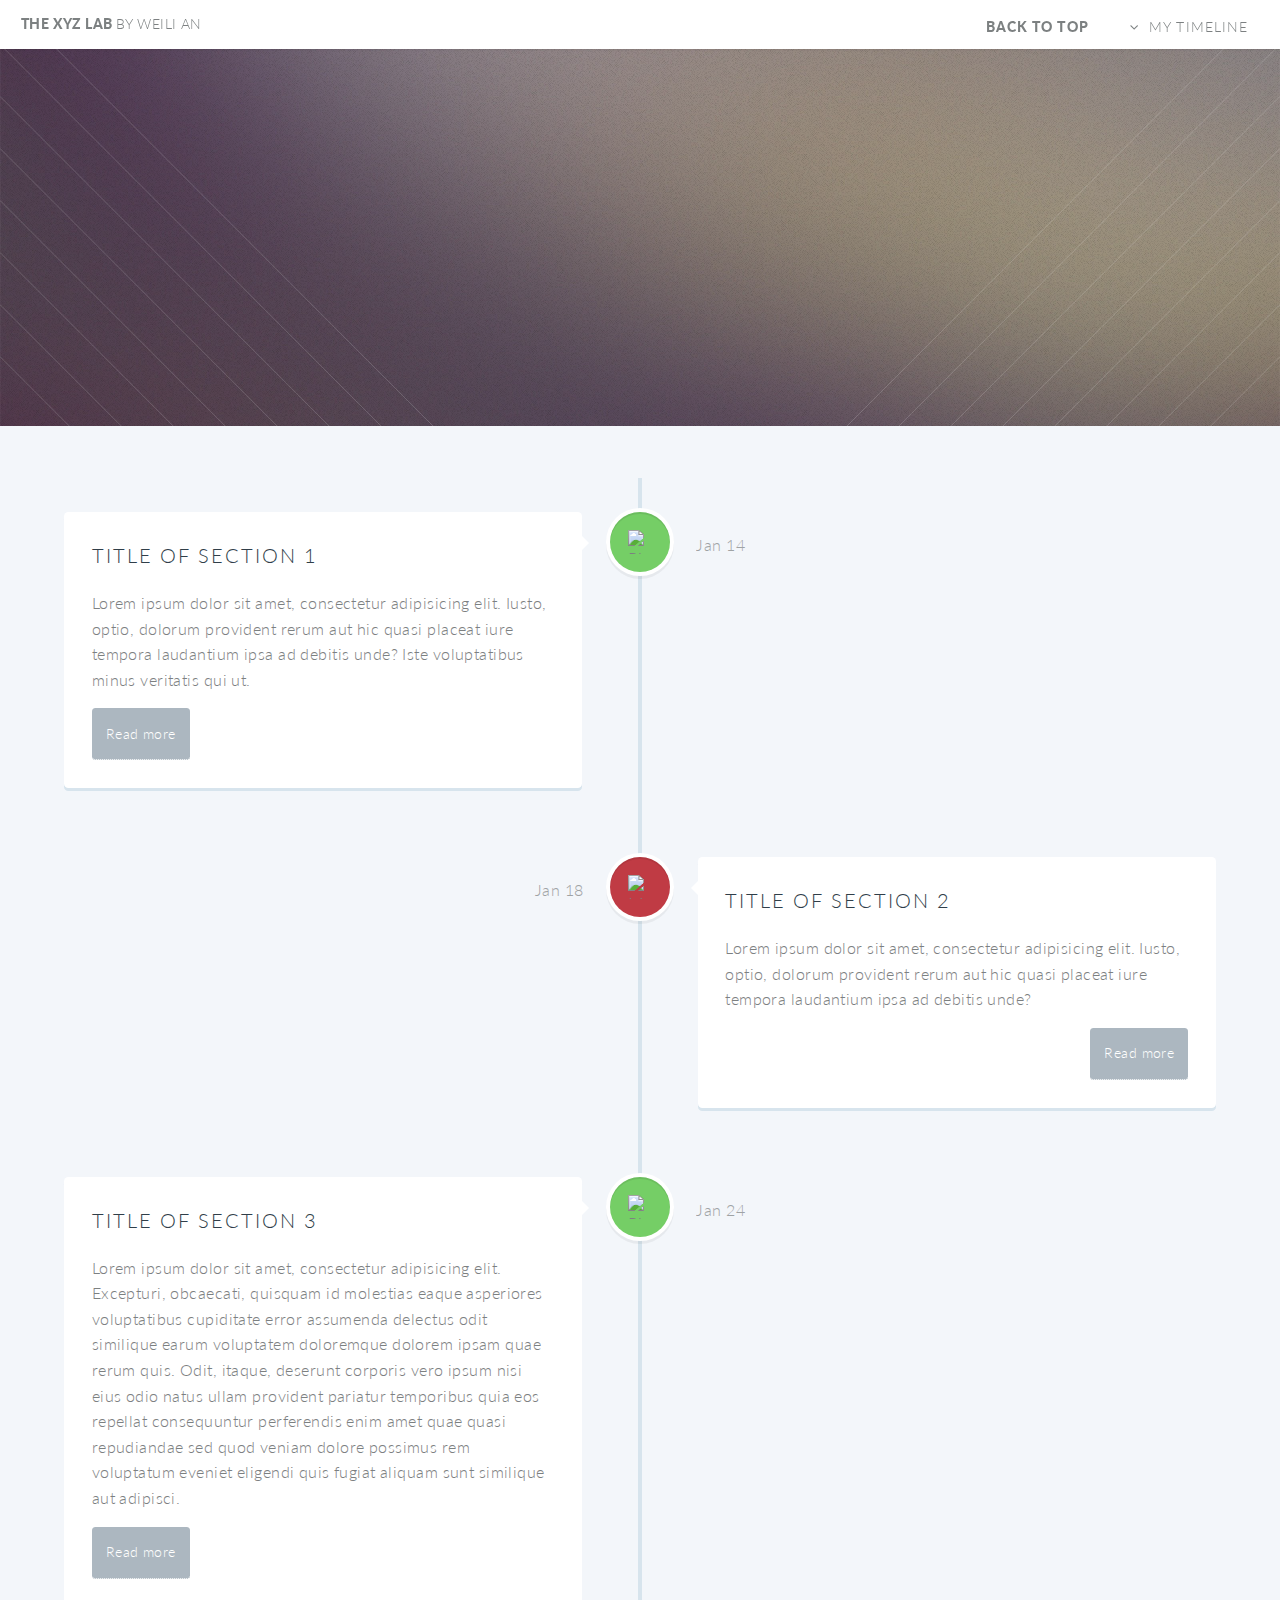
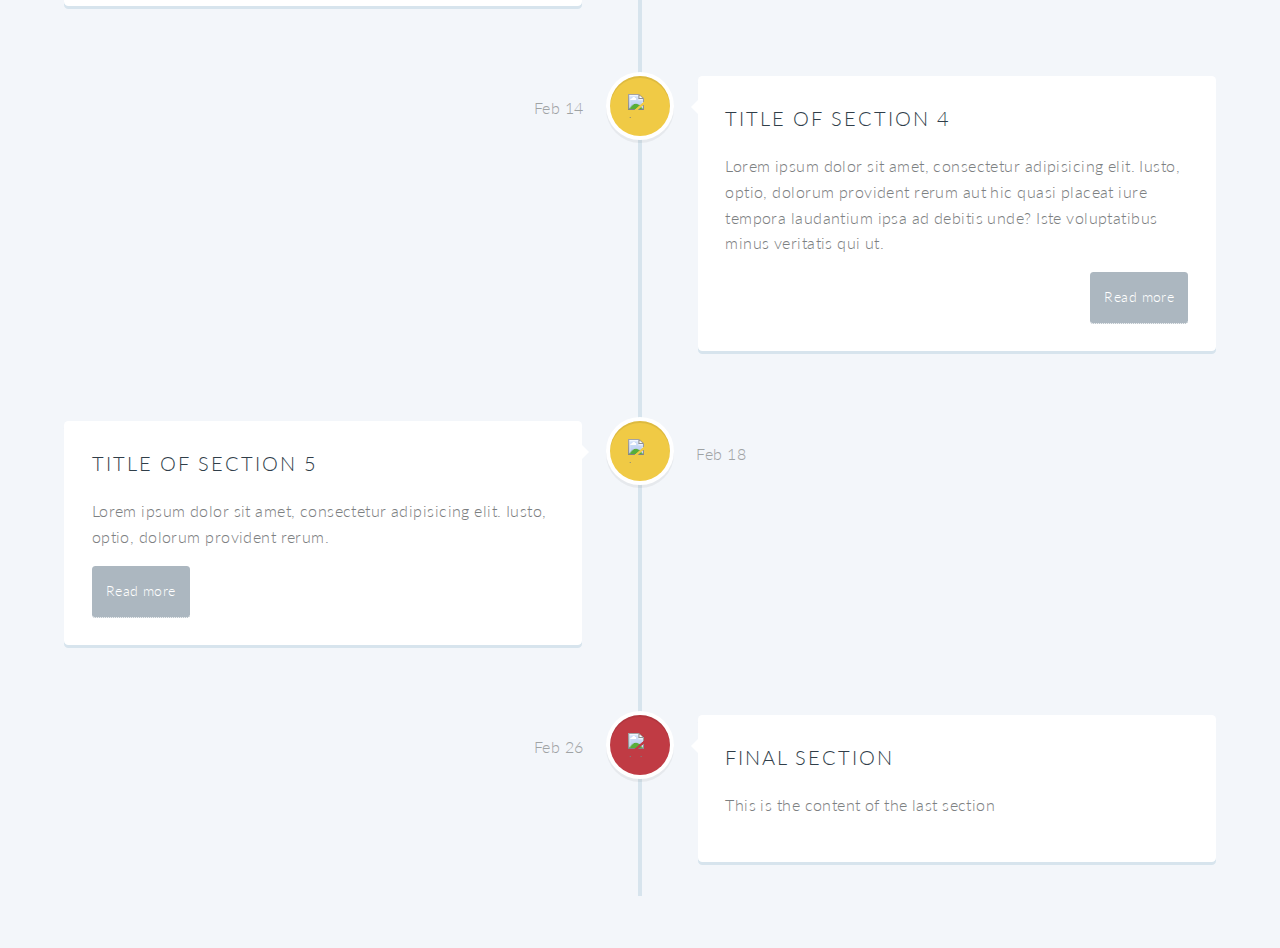
==== commit ac018e03: "Modified "Weili An's Timeline 2013-2017" into "Weili An's Timeline" Added icon for tabs" ====
--- a/timeline/index.html
+++ b/timeline/index.html
@@ -1,4 +1,11 @@
 <!doctype html>
+<!--
+    Original template:
+    Vertical Timeline
+    https://codyhouse.co/gem/vertical-timeline
+    @Sebastiano Guerriero
+    Restyle pages: Weili An
+-->
 <html lang="en" class="no-js">
 <head>
 	<meta charset="UTF-8">
@@ -19,13 +26,22 @@
 					<nav id="nav">
                         <ul>
                         <li class="current"><a href="index.html">Back to TOP</a></li>
+                        <li class="submenu"><a href="#">My Timeline</a>
+                            <ul>
+                                <li><a href="#">2017</a></li>
+                                <li><a href="#">2016</a></li>
+                                <li><a href="#">2015</a></li>
+                                <li><a href="#">2014</a></li>
+                                <li><a href="#">2013</a></li>
+                            </ul>
+                                </li>
                         </ul>
         </nav>
     </header>
         <section id="banner">
             <div class="inner">
                 <header>
-		<h2>Weili An's Timeline 2013-2017</h2>
+		<h2>Weili An's Timeline</h2>
             </header>
             </div>
         </section>
@@ -109,7 +125,15 @@
 			</div> <!-- cd-timeline-content -->
 		</div> <!-- cd-timeline-block -->
 	</section> <!-- cd-timeline -->
-<script src="http://ajax.googleapis.com/ajax/libs/jquery/1.11.0/jquery.min.js"></script>
-<script src="js/main.js"></script> <!-- Resource jQuery -->
+    <script src="http://ajax.googleapis.com/ajax/libs/jquery/1.11.0/jquery.min.js"></script>
+    <script src="js/main.js"></script> <!-- Resource jQuery -->
+    <script src="../assets/js/jquery.min.js"></script>
+	<script src="../assets/js/jquery.dropotron.min.js"></script>
+	<script src="../assets/js/jquery.scrolly.min.js"></script>
+	<script src="../assets/js/jquery.scrollgress.min.js"></script>
+	<script src="../assets/js/skel.min.js"></script>
+	<script src="../assets/js/util.js"></script>
+	<!--[if lte IE 8]><script src="assets/js/ie/respond.min.js"></script><![endif]-->
+	<script src="../assets/js/main.js"></script>
 </body>
 </html>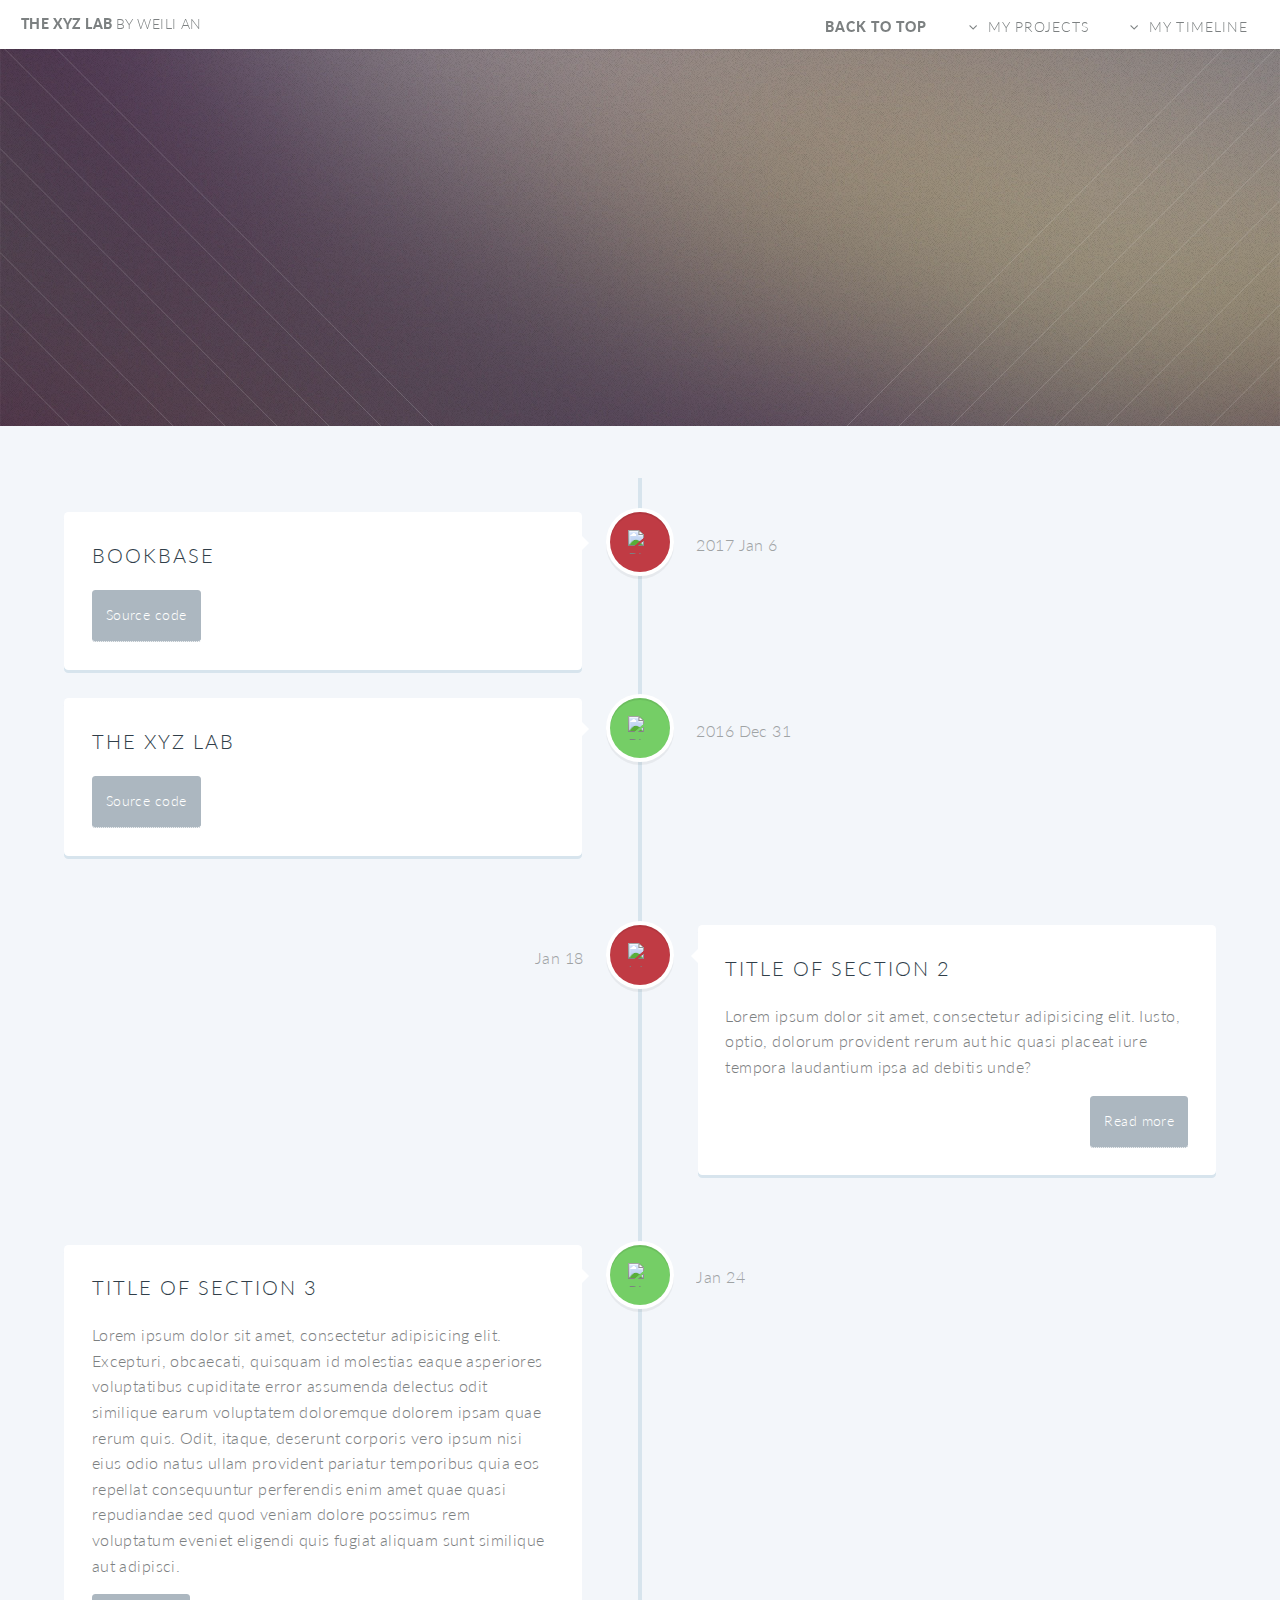
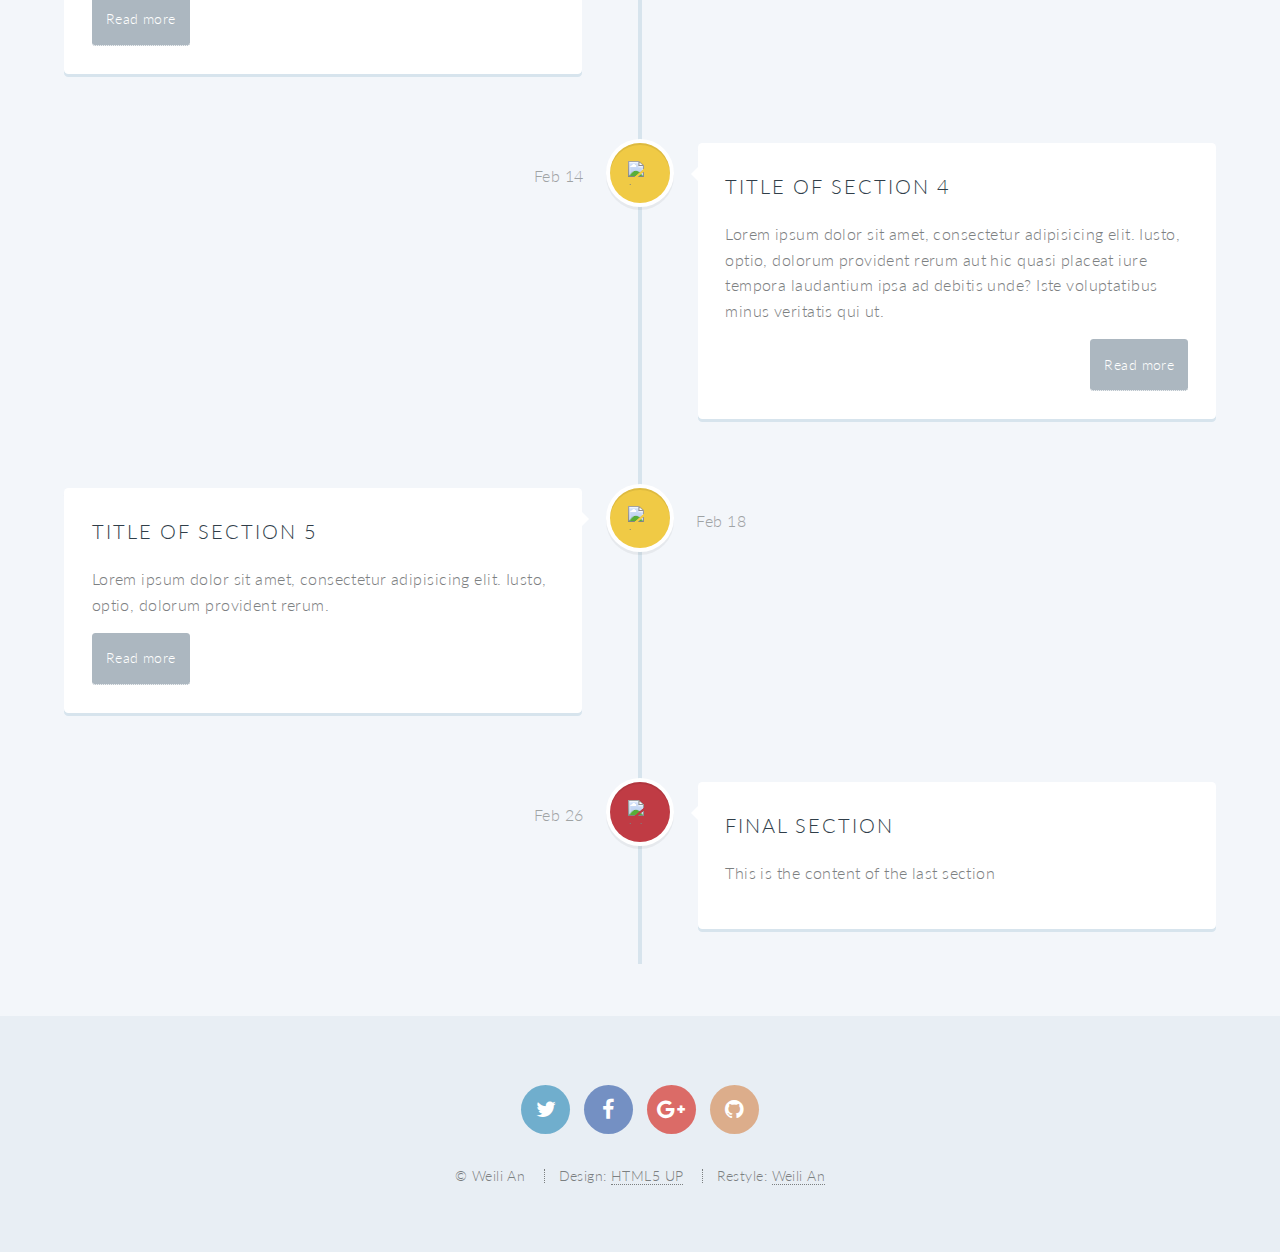
==== commit dc364219: "Adding blanks between different sections in timeline.html" ====
--- a/timeline/index.html
+++ b/timeline/index.html
@@ -7,133 +7,154 @@
     Restyle pages: Weili An
 -->
 <html lang="en" class="no-js">
+
 <head>
-	<meta charset="UTF-8">
-	<meta name="viewport" content="width=device-width, initial-scale=1">
+    <meta charset="UTF-8">
+    <meta name="viewport" content="width=device-width, initial-scale=1">
+    <link href='http://fonts.googleapis.com/css?family=Droid+Serif|Open+Sans:400,700' rel='stylesheet' type='text/css'>
+    <link rel="stylesheet" href="css/reset.css">
+    <!-- CSS reset -->
+    <link rel="stylesheet" href="css/style.css">
+    <!-- Resource style -->
+    <link rel="stylesheet" href="../assets/css/main.css">
+    <script src="js/modernizr.js"></script>
+    <!-- Modernizr -->
+    <link rel="shortcut icon" href="../favicon.icof">
+    <title>Weili An's Timeline</title>
+</head>
 
-	<link href='http://fonts.googleapis.com/css?family=Droid+Serif|Open+Sans:400,700' rel='stylesheet' type='text/css'>
-
-	<link rel="stylesheet" href="css/reset.css"> <!-- CSS reset -->
-	<link rel="stylesheet" href="css/style.css"> <!-- Resource style -->
-    <link rel="stylesheet" href="../assets/css/main.css">
-	<script src="js/modernizr.js"></script> <!-- Modernizr -->
-  	
-	<title>My Timeline</title>
-</head>
 <body>
     <header id="header">
-					<h1 id="logo"><a href="../index.html">The XYZ Lab <span>by Weili An</span></a></h1>
-					<nav id="nav">
-                        <ul>
-                        <li class="current"><a href="index.html">Back to TOP</a></li>
-                        <li class="submenu"><a href="#">My Timeline</a>
-                            <ul>
-                                <li><a href="#">2017</a></li>
-                                <li><a href="#">2016</a></li>
-                                <li><a href="#">2015</a></li>
-                                <li><a href="#">2014</a></li>
-                                <li><a href="#">2013</a></li>
-                            </ul>
-                                </li>
-                        </ul>
+        <h1 id="logo"><a href="../index.html">The XYZ Lab <span>by Weili An</span></a></h1>
+        <nav id="nav">
+            <ul>
+                <li class="current"><a href="index.html">Back to TOP</a></li>
+                <li class="submenu"> <a href="#">My Projects</a>
+                    <ul>
+                        <li class="current"><a href="../index.html">Back to index</a></li>
+                        <li><a href="left-sidebar.html">Left Sidebar</a></li>
+                        <li><a href="right-sidebar.html">Right Sidebar</a></li>
+                        <li><a href="no-sidebar.html">No Sidebar</a></li>
+                        <li><a href="contact.html">Contact</a></li>
+                    </ul>
+                </li>
+                <li class="submenu"><a href="#">My Timeline</a>
+                    <ul>
+                        <li><a href="#">2017</a></li>
+                        <li><a href="#2016">2016</a></li>
+                        <li><a href="#">2015</a></li>
+                        <li><a href="#">2014</a></li>
+                        <li><a href="#">2013</a></li>
+                    </ul>
+                </li>
+            </ul>
         </nav>
     </header>
-        <section id="banner">
-            <div class="inner">
-                <header>
-		<h2>Weili An's Timeline</h2>
-            </header>
-            </div>
-        </section>
-    
+    <section id="banner">
+        <div class="inner">
+            <header>
+                <h2>Weili An's Timeline</h2> </header>
+        </div>
+    </section>
+    <section id="cd-timeline" class="cd-container">
+        <div name="2017">
+        <div class="cd-timeline-block">
+            <div class="cd-timeline-img cd-movie"> <img src="img/cd-icon-picture.svg" alt="Picture"> </div>
+                <!-- cd-timeline-img -->
+            <div class="cd-timeline-content">
+                <h2>BookBase</h2>
+                <p></p> 
+                <!--Button-->
+                <a href="https://github.com/William-An/BookBase" class="cd-read-more">Source code</a> <span class="cd-date">2017 Jan 6</span> </div>
+            <!-- cd-timeline-content -->
+        </div>
+        </div>
+        <br />
+        <!--<div class="cd-timeline-block"></div>-->
+        <!--Creating blank between different section-->
+        <div name="2016">
+        <div class="cd-timeline-block">
+            <div class="cd-timeline-img cd-picture"> <img src="img/cd-icon-picture.svg" alt="Picture"> </div>
+            <!-- cd-timeline-img -->
+            <div class="cd-timeline-content">
+                <h2>The XYZ Lab</h2>
+                <p></p> <a href="https://github.com/William-An/The-XYZ-Lab" class="cd-read-more">Source code</a> <span class="cd-date">2016 Dec 31</span> </div>
+            <!-- cd-timeline-content -->
+        </div>
+        </div>
+        <!-- cd-timeline-block -->
+        <div class="cd-timeline-block">
+            <div class="cd-timeline-img cd-movie"> <img src="img/cd-icon-movie.svg" alt="Movie"> </div>
+            <!-- cd-timeline-img -->
+            <div class="cd-timeline-content">
+                <h2>Title of section 2</h2>
+                <p>Lorem ipsum dolor sit amet, consectetur adipisicing elit. Iusto, optio, dolorum provident rerum aut hic quasi placeat iure tempora laudantium ipsa ad debitis unde?</p> <a href="#0" class="cd-read-more">Read more</a> <span class="cd-date">Jan 18</span> </div>
+            <!-- cd-timeline-content -->
+        </div>
+        <!-- cd-timeline-block -->
+        <div class="cd-timeline-block">
+            <div class="cd-timeline-img cd-picture"> <img src="img/cd-icon-picture.svg" alt="Picture"> </div>
+            <!-- cd-timeline-img -->
+            <div class="cd-timeline-content">
+                <h2>Title of section 3</h2>
+                <p>Lorem ipsum dolor sit amet, consectetur adipisicing elit. Excepturi, obcaecati, quisquam id molestias eaque asperiores voluptatibus cupiditate error assumenda delectus odit similique earum voluptatem doloremque dolorem ipsam quae rerum quis. Odit, itaque, deserunt corporis vero ipsum nisi eius odio natus ullam provident pariatur temporibus quia eos repellat consequuntur perferendis enim amet quae quasi repudiandae sed quod veniam dolore possimus rem voluptatum eveniet eligendi quis fugiat aliquam sunt similique aut adipisci.</p> <a href="#0" class="cd-read-more">Read more</a> <span class="cd-date">Jan 24</span> </div>
+            <!-- cd-timeline-content -->
+        </div>
+        <!-- cd-timeline-block -->
+        <div class="cd-timeline-block">
+            <div class="cd-timeline-img cd-location"> <img src="img/cd-icon-location.svg" alt="Location"> </div>
+            <!-- cd-timeline-img -->
+            <div class="cd-timeline-content">
+                <h2>Title of section 4</h2>
+                <p>Lorem ipsum dolor sit amet, consectetur adipisicing elit. Iusto, optio, dolorum provident rerum aut hic quasi placeat iure tempora laudantium ipsa ad debitis unde? Iste voluptatibus minus veritatis qui ut.</p> <a href="#0" class="cd-read-more">Read more</a> <span class="cd-date">Feb 14</span> </div>
+            <!-- cd-timeline-content -->
+        </div>
+        <!-- cd-timeline-block -->
+        <div class="cd-timeline-block">
+            <div class="cd-timeline-img cd-location"> <img src="img/cd-icon-location.svg" alt="Location"> </div>
+            <!-- cd-timeline-img -->
+            <div class="cd-timeline-content">
+                <h2>Title of section 5</h2>
+                <p>Lorem ipsum dolor sit amet, consectetur adipisicing elit. Iusto, optio, dolorum provident rerum.</p> <a href="#0" class="cd-read-more">Read more</a> <span class="cd-date">Feb 18</span> </div>
+            <!-- cd-timeline-content -->
+        </div>
+        <!-- cd-timeline-block -->
+        <div class="cd-timeline-block">
+            <div class="cd-timeline-img cd-movie"> <img src="img/cd-icon-movie.svg" alt="Movie"> </div>
+            <!-- cd-timeline-img -->
+            <div class="cd-timeline-content">
+                <h2>Final Section</h2>
+                <p>This is the content of the last section</p> <span class="cd-date">Feb 26</span> </div>
+            <!-- cd-timeline-content -->
+        </div>
+        <!-- cd-timeline-block -->
+    </section>
+    <footer id="footer">
+            <ul class="icons">
+                <li><a href="#" class="icon circle fa-twitter"><span class="label">Twitter</span></a></li>
+                <li><a href="#" class="icon circle fa-facebook"><span class="label">Facebook</span></a></li>
+                <li><a href="#" class="icon circle fa-google-plus"><span class="label">Google+</span></a></li>
+                <li><a href="https://github.com/William-An" class="icon circle fa-github"><span class="label">Github</span></a></li>
+                <!--<li><a href="#" class="icon circle fa-dribbble"><span class="label">Dribbble</span></a></li>-->
+            </ul>
+            <ul class="copyright">
+                <li>&copy; Weili An</li>
+                <li>Design: <a href="http://html5up.net">HTML5 UP</a></li>
+                <li>Restyle: <a href="index.html">Weili An</a></li>
+            </ul>
+        </footer>
+    <!-- cd-timeline -->
+    <script src="http://ajax.googleapis.com/ajax/libs/jquery/1.11.0/jquery.min.js"></script>
+    <script src="js/main.js"></script>
+    <!-- Resource jQuery -->
+    <script src="../assets/js/jquery.min.js"></script>
+    <script src="../assets/js/jquery.dropotron.min.js"></script>
+    <script src="../assets/js/jquery.scrolly.min.js"></script>
+    <script src="../assets/js/jquery.scrollgress.min.js"></script>
+    <script src="../assets/js/skel.min.js"></script>
+    <script src="../assets/js/util.js"></script>
+    <!--[if lte IE 8]><script src="assets/js/ie/respond.min.js"></script><![endif]-->
+    <script src="../assets/js/main.js"></script>
+</body>
 
-	<section id="cd-timeline" class="cd-container">
-		<div class="cd-timeline-block">
-			<div class="cd-timeline-img cd-picture">
-				<img src="img/cd-icon-picture.svg" alt="Picture">
-			</div> <!-- cd-timeline-img -->
-
-			<div class="cd-timeline-content">
-				<h2>Title of section 1</h2>
-				<p>Lorem ipsum dolor sit amet, consectetur adipisicing elit. Iusto, optio, dolorum provident rerum aut hic quasi placeat iure tempora laudantium ipsa ad debitis unde? Iste voluptatibus minus veritatis qui ut.</p>
-				<a href="#0" class="cd-read-more">Read more</a>
-				<span class="cd-date">Jan 14</span>
-			</div> <!-- cd-timeline-content -->
-		</div> <!-- cd-timeline-block -->
-
-		<div class="cd-timeline-block">
-			<div class="cd-timeline-img cd-movie">
-				<img src="img/cd-icon-movie.svg" alt="Movie">
-			</div> <!-- cd-timeline-img -->
-
-			<div class="cd-timeline-content">
-				<h2>Title of section 2</h2>
-				<p>Lorem ipsum dolor sit amet, consectetur adipisicing elit. Iusto, optio, dolorum provident rerum aut hic quasi placeat iure tempora laudantium ipsa ad debitis unde?</p>
-				<a href="#0" class="cd-read-more">Read more</a>
-				<span class="cd-date">Jan 18</span>
-			</div> <!-- cd-timeline-content -->
-		</div> <!-- cd-timeline-block -->
-
-		<div class="cd-timeline-block">
-			<div class="cd-timeline-img cd-picture">
-				<img src="img/cd-icon-picture.svg" alt="Picture">
-			</div> <!-- cd-timeline-img -->
-
-			<div class="cd-timeline-content">
-				<h2>Title of section 3</h2>
-				<p>Lorem ipsum dolor sit amet, consectetur adipisicing elit. Excepturi, obcaecati, quisquam id molestias eaque asperiores voluptatibus cupiditate error assumenda delectus odit similique earum voluptatem doloremque dolorem ipsam quae rerum quis. Odit, itaque, deserunt corporis vero ipsum nisi eius odio natus ullam provident pariatur temporibus quia eos repellat consequuntur perferendis enim amet quae quasi repudiandae sed quod veniam dolore possimus rem voluptatum eveniet eligendi quis fugiat aliquam sunt similique aut adipisci.</p>
-				<a href="#0" class="cd-read-more">Read more</a>
-				<span class="cd-date">Jan 24</span>
-			</div> <!-- cd-timeline-content -->
-		</div> <!-- cd-timeline-block -->
-
-		<div class="cd-timeline-block">
-			<div class="cd-timeline-img cd-location">
-				<img src="img/cd-icon-location.svg" alt="Location">
-			</div> <!-- cd-timeline-img -->
-
-			<div class="cd-timeline-content">
-				<h2>Title of section 4</h2>
-				<p>Lorem ipsum dolor sit amet, consectetur adipisicing elit. Iusto, optio, dolorum provident rerum aut hic quasi placeat iure tempora laudantium ipsa ad debitis unde? Iste voluptatibus minus veritatis qui ut.</p>
-				<a href="#0" class="cd-read-more">Read more</a>
-				<span class="cd-date">Feb 14</span>
-			</div> <!-- cd-timeline-content -->
-		</div> <!-- cd-timeline-block -->
-
-		<div class="cd-timeline-block">
-			<div class="cd-timeline-img cd-location">
-				<img src="img/cd-icon-location.svg" alt="Location">
-			</div> <!-- cd-timeline-img -->
-
-			<div class="cd-timeline-content">
-				<h2>Title of section 5</h2>
-				<p>Lorem ipsum dolor sit amet, consectetur adipisicing elit. Iusto, optio, dolorum provident rerum.</p>
-				<a href="#0" class="cd-read-more">Read more</a>
-				<span class="cd-date">Feb 18</span>
-			</div> <!-- cd-timeline-content -->
-		</div> <!-- cd-timeline-block -->
-
-		<div class="cd-timeline-block">
-			<div class="cd-timeline-img cd-movie">
-				<img src="img/cd-icon-movie.svg" alt="Movie">
-			</div> <!-- cd-timeline-img -->
-
-			<div class="cd-timeline-content">
-				<h2>Final Section</h2>
-				<p>This is the content of the last section</p>
-				<span class="cd-date">Feb 26</span>
-			</div> <!-- cd-timeline-content -->
-		</div> <!-- cd-timeline-block -->
-	</section> <!-- cd-timeline -->
-    <script src="http://ajax.googleapis.com/ajax/libs/jquery/1.11.0/jquery.min.js"></script>
-    <script src="js/main.js"></script> <!-- Resource jQuery -->
-    <script src="../assets/js/jquery.min.js"></script>
-	<script src="../assets/js/jquery.dropotron.min.js"></script>
-	<script src="../assets/js/jquery.scrolly.min.js"></script>
-	<script src="../assets/js/jquery.scrollgress.min.js"></script>
-	<script src="../assets/js/skel.min.js"></script>
-	<script src="../assets/js/util.js"></script>
-	<!--[if lte IE 8]><script src="assets/js/ie/respond.min.js"></script><![endif]-->
-	<script src="../assets/js/main.js"></script>
-</body>
 </html>